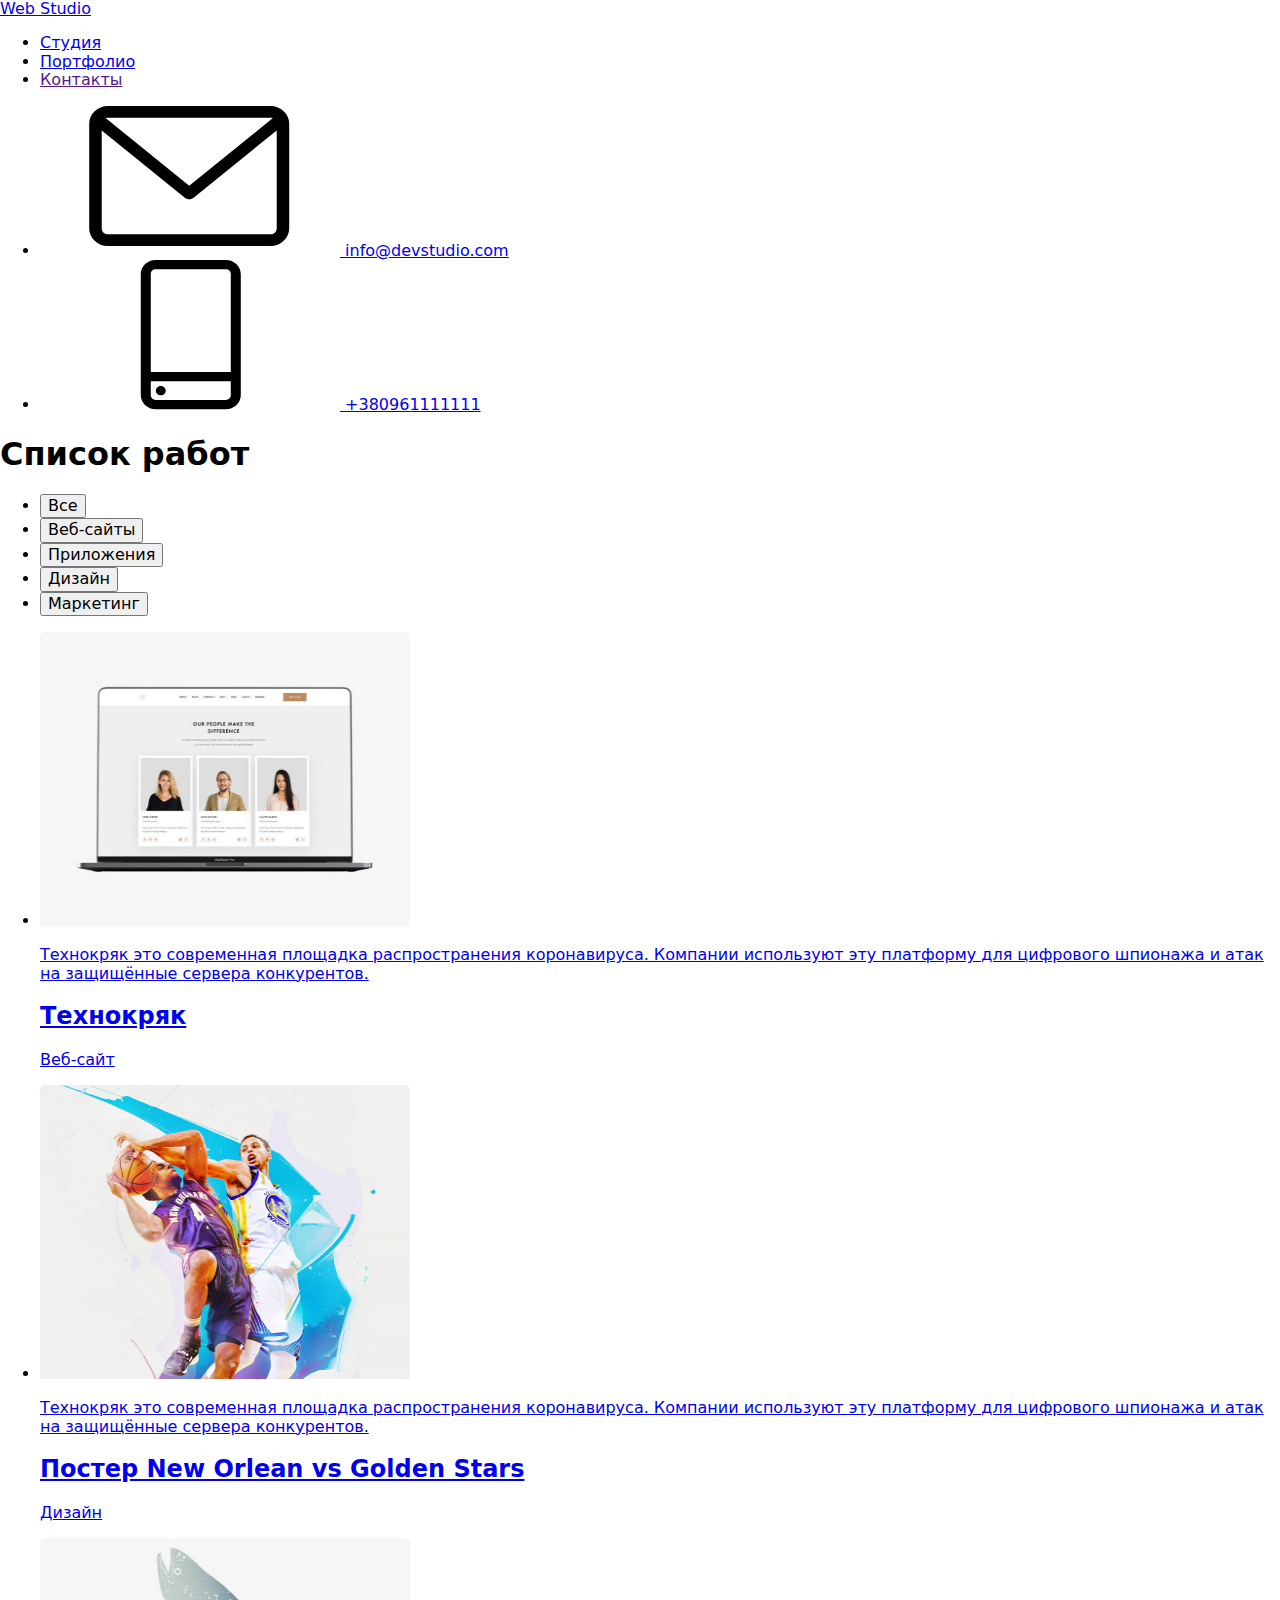
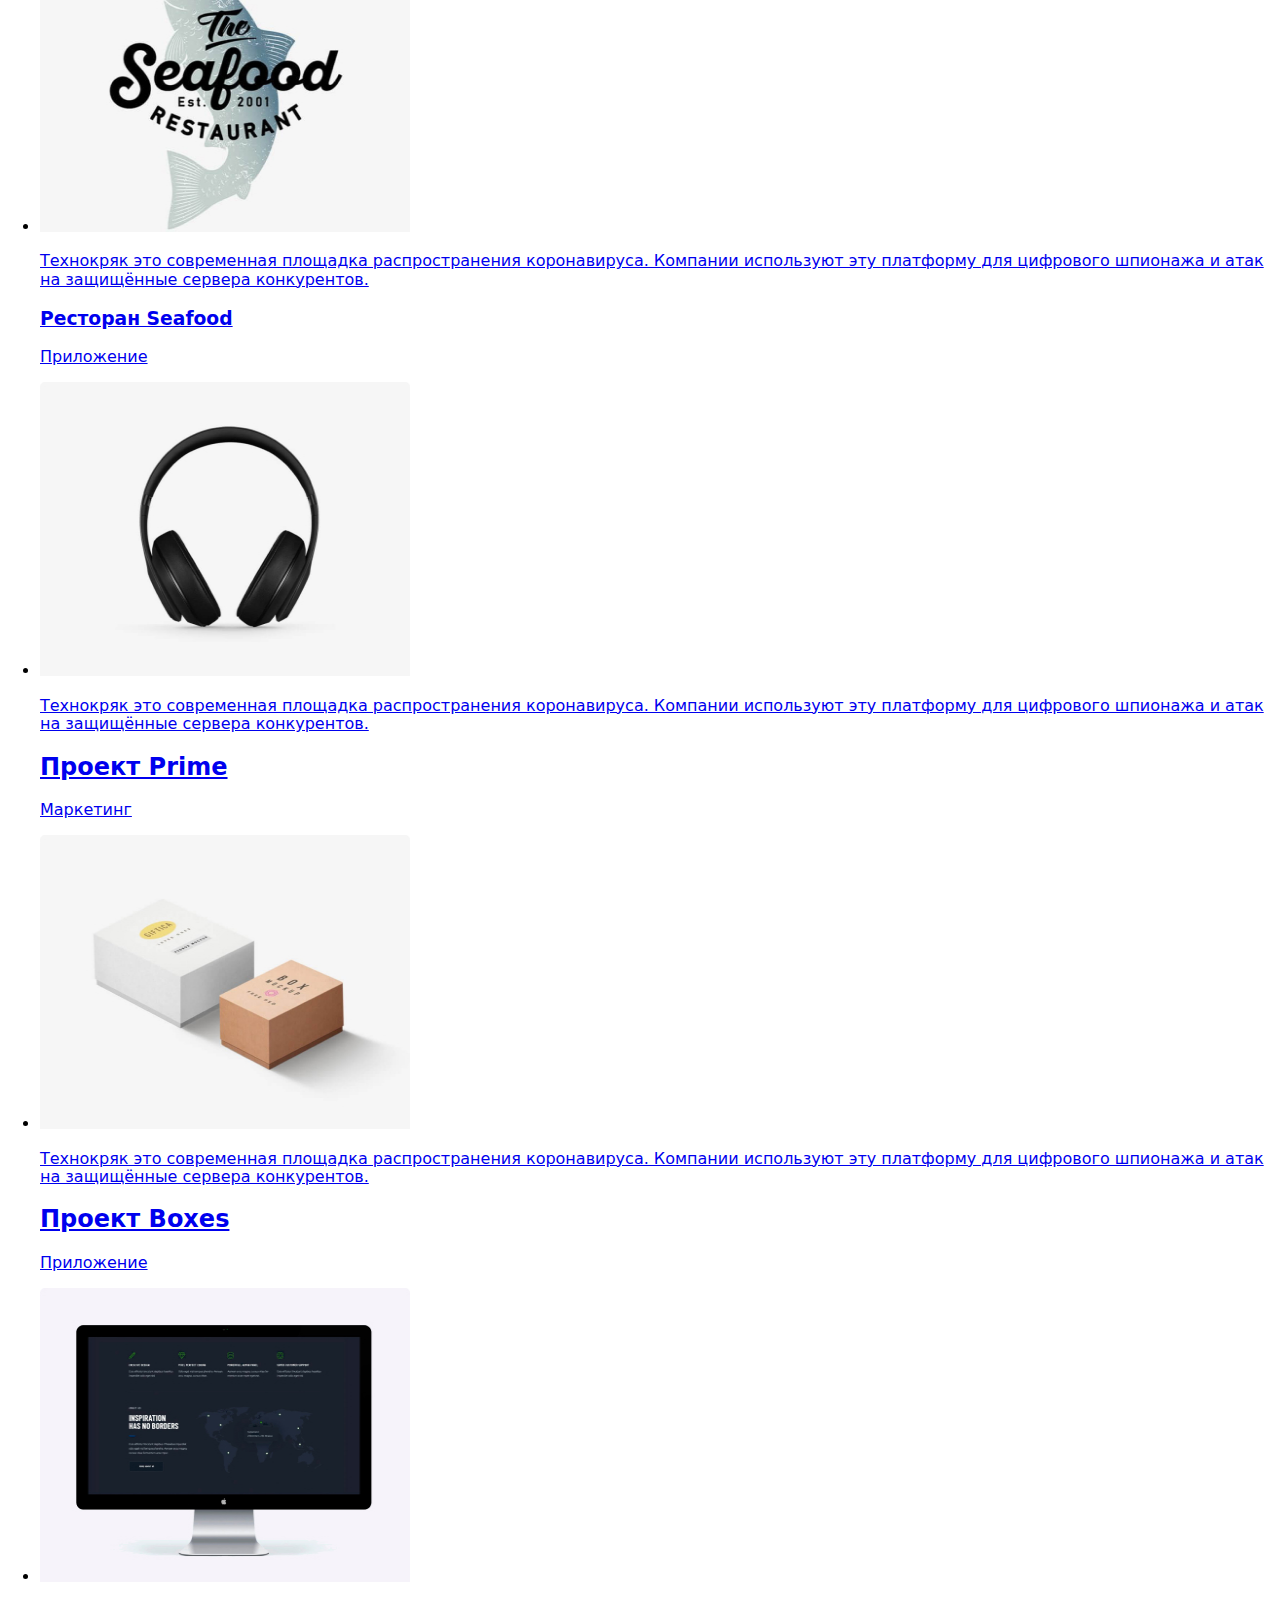
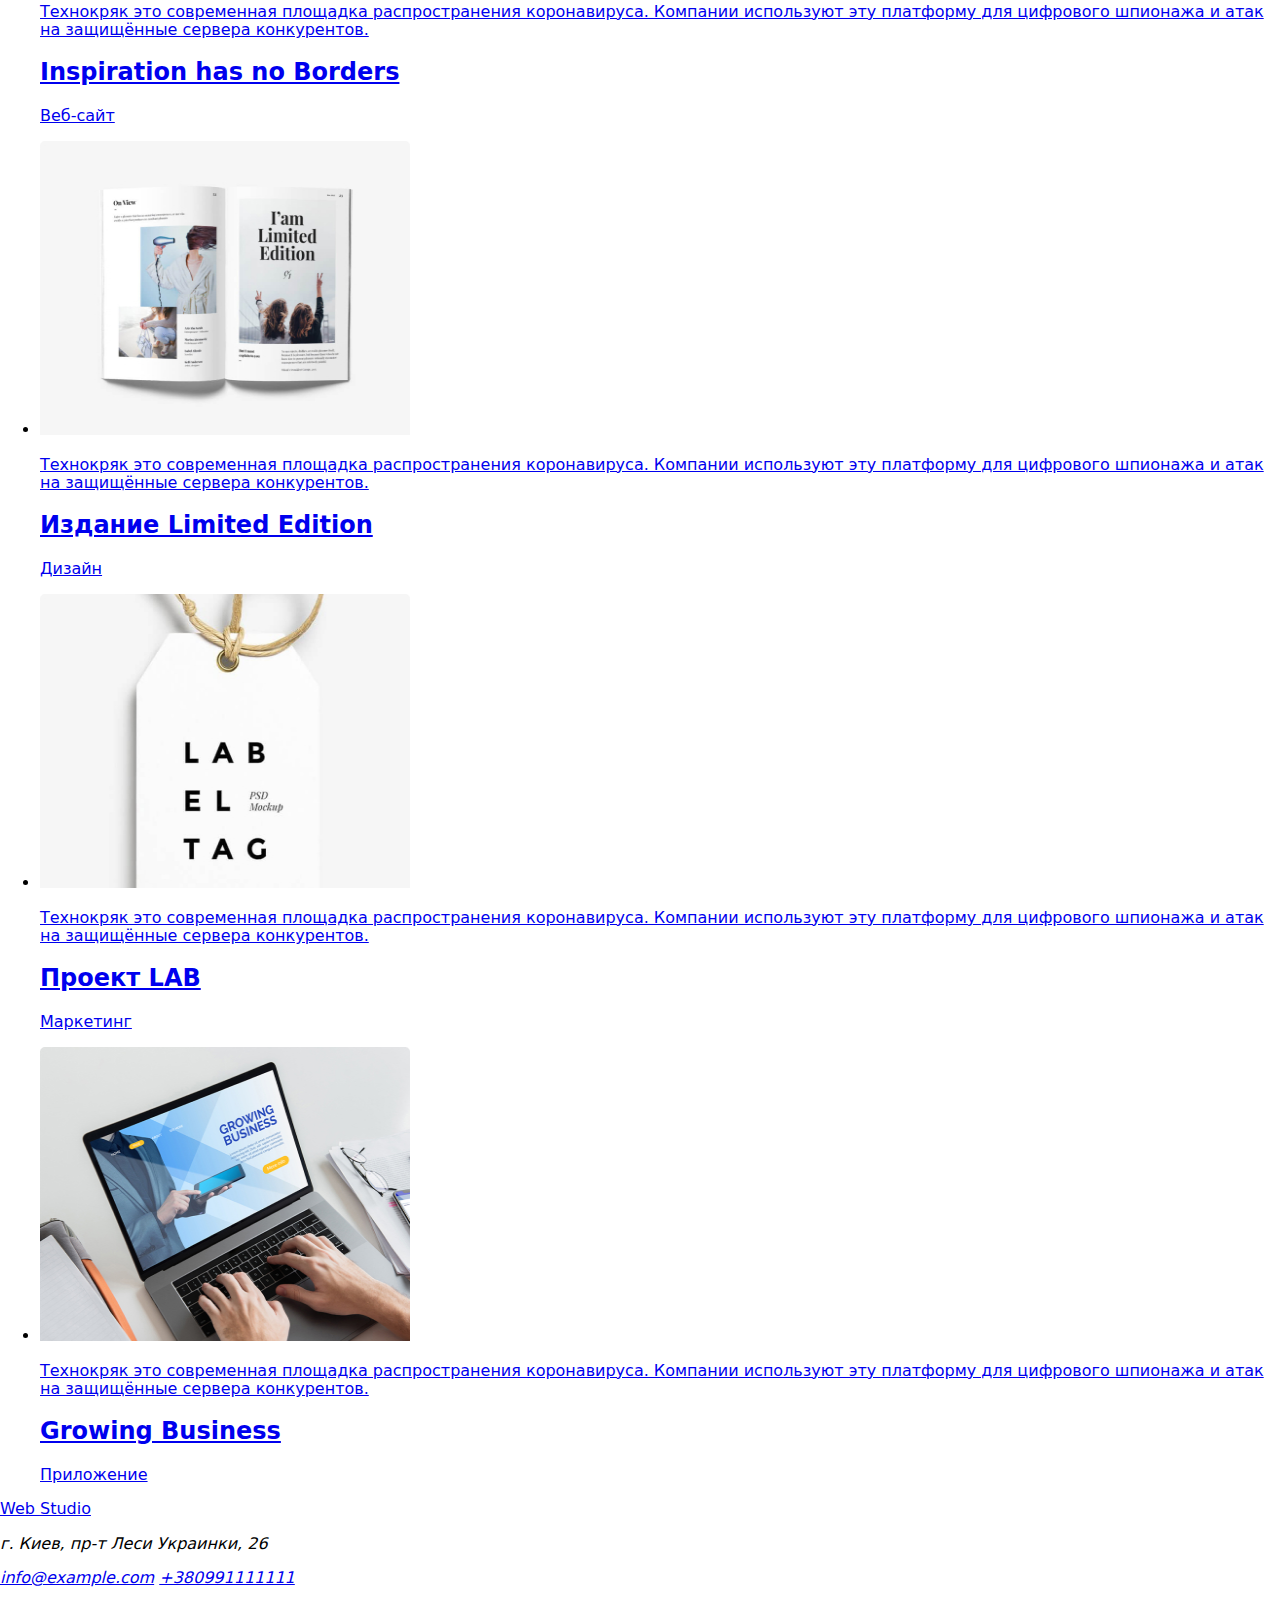
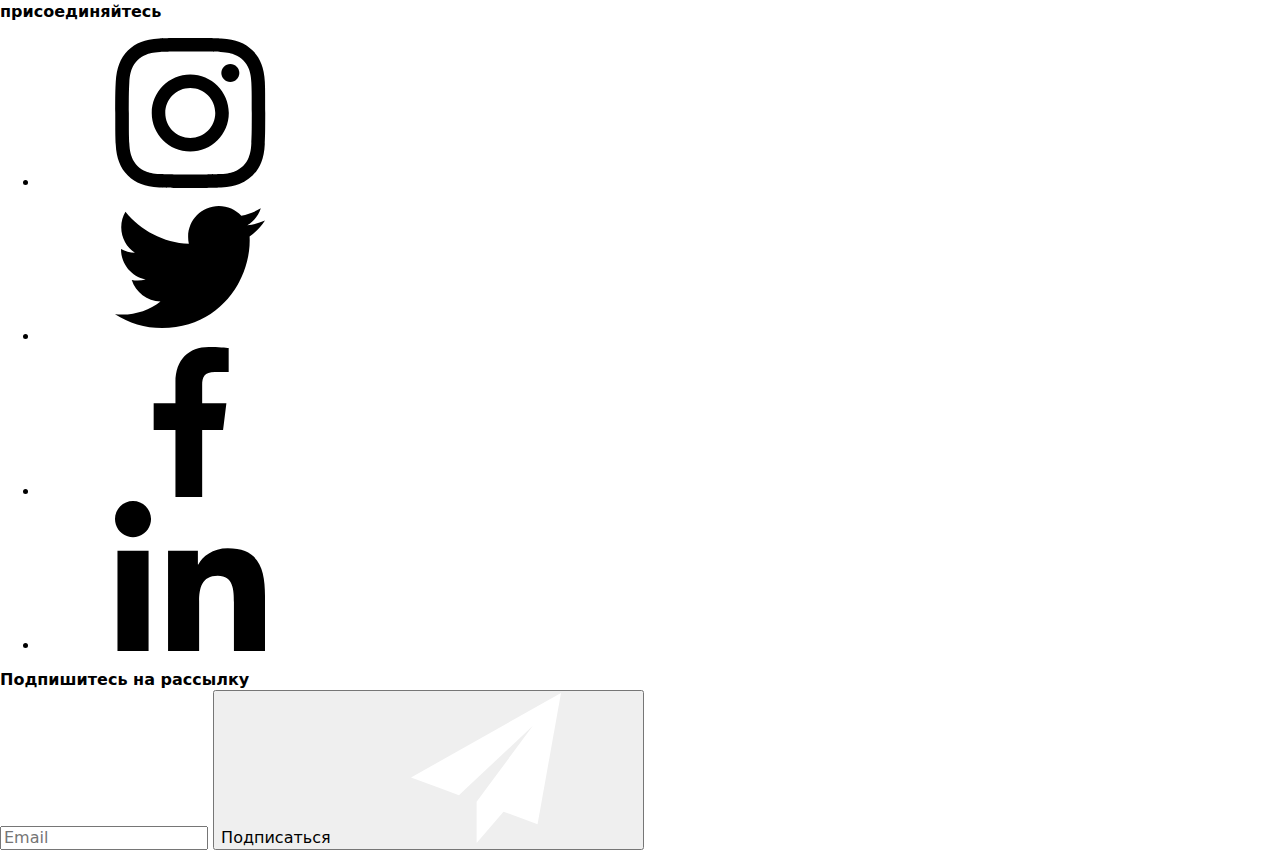
==== portfolio.html @ 102d6f79 "Додає розмітку для портфоліо" ====
<!DOCTYPE html>
<html lang="ru">
<head>
    <meta charset="UTF-8">
    <meta name="viewport" content="width=device-width, initial-scale=1.0">
    <title>Web-studio_1</title>
    <link href="https://fonts.googleapis.com/css2?family=Raleway:wght@400;700&family=Roboto:wght@400;500;700&display=swap" rel="stylesheet">
    <link rel="stylesheet" href="https://cdnjs.cloudflare.com/ajax/libs/modern-normalize/0.6.0/modern-normalize.min.css">
    <link rel="stylesheet" href="./css/main.min.css">
</head>
<body class="body">
    <!--Шапочка сайта-->
   <header class="page-header">
      <div class="container main-nav">
       <nav class="main-nav">
         <a href="./index.html" class="logo">
           Web <span class="logo-second">Studio</span>
         </a>

         <ul class="site-nav list">
            <li class="item"><a href="./index.html" class="link">Студия</a></li>
            <li class="item"><a href="./portfolio.html" class="link-curret">Портфолио</a></li>
            <li class="item"><a href="" class="link">Контакты</a></li>
         </ul>
        </nav>

        <ul class="auth-nav list">
            <li class="item"><a href="mailto:info@devstudio.com" class="link">
             <svg class="icon-envelope"><use href="./images/symbol-defs.svg#icon-envelope"></use></svg>
                info@devstudio.com</a>
             </li>
             <li class="item"><a href="tel:+380961111111" class="link">
                 <svg class="icon-phone"><use href="./images/symbol-defs.svg#icon-smartphone"></use></svg>
                 +380961111111</a>
             </li>
         </ul>
   </header>
    </div>
   <main>
       <!--Секция-список работ-->

       <section class="section-portfolio">
         <div class="container">
           <h1 class="title">Список работ</h1> 
           <ul class="portfolio-list">
               <li class="item"> <button type="button" class="type">Все</button></li>
               <li class="item"><button type="button" class="type">Веб-сайты</button></li>
               <li class="item"><button type="button" class="type">Приложения</button></li>
               <li class="item"><button type="button" class="type">Дизайн</button></li>
               <li class="item"><button type="button" class="type">Маркетинг</button></li>
           </ul>
           
           <ul class="card-list">
               <li class="item"> <a href="#" class="link">
                   <div class="position-card">
                  <img class="img" src="./images/img7.jpg" alt="Картинка с людьми" 
                   width="370" 
                   height="294">
                    <p class="text-second">Технокряк это современная площадка распространения коронавируса. Компании используют эту платформу для цифрового шпионажа и атак на защищённые сервера конкурентов.</p>
                </div>
                   <div class="card-content">
                   <h2 class="title">Технокряк</h2>
                   <p class="text">Веб-сайт</p>
                 </div>
                  </a>
               </li>
               <li class="item"> <a href="#" class="link">
                   <div class="position-card"><img class="img" src="./images/img8.jpg" alt="Парни играют в баскетбол"
                   width="370" 
                   height="294">
                   <p class="text-second">Технокряк это современная площадка распространения коронавируса. Компании используют эту платформу для цифрового шпионажа и атак на защищённые сервера конкурентов.</p>
                </div>
                   <div class="card-content">
                   <h2 class="title">Постер New Orlean vs Golden Stars</h2>
                   <p class="text">Дизайн</p>
                 </div>
                   </a>
               </li>
               <li class="item"> <a href="#" class="link">
                   <div class="position-card"><img class="img" src="./images/img9.jpg" alt="Рыба"
                   width="370" 
                   height="294">
                <p class="text-second">Технокряк это современная площадка распространения коронавируса. Компании используют эту платформу для цифрового шпионажа и атак на защищённые сервера конкурентов.</p>
                </div>
                   <div class="card-content">
                   <h3 class="title">Ресторан Seafood</h3>
                   <p class="text">Приложение</p>
                   </div>
                  </a>
               </li>
               <li class="item"> <a href="#" class="link">
                   <div class="position-card"><img class="img" src="./images/img10.jpg" alt="Наушники"
                   width="370" 
                   height="294">
                   <p class="text-second">Технокряк это современная площадка распространения коронавируса. Компании используют эту платформу для цифрового шпионажа и атак на защищённые сервера конкурентов.</p>
                </div>
                   <div class="card-content">
                   <h2 class="title">Проект Prime</h2>
                   <p class="text">Маркетинг</p>
                  </div>
                   </a>
               </li>
               <li class="item"> <a href="#" class="link">
                   <div class="position-card"><img class="img" src="./images/img11.jpg" alt="Две коробки"
                   width="370" 
                   height="294">
                   <p class="text-second">Технокряк это современная площадка распространения коронавируса. Компании используют эту платформу для цифрового шпионажа и атак на защищённые сервера конкурентов.</p>
                </div>
                   <div class="card-content">
                   <h2 class="title">Проект Boxes</h2>
                   <p class="text">Приложение</p>
                   </div>
                   </a>
               </li>
               <li class="item"> <a href="#" class="link">
                   <div class="position-card"><img  class="img" src="./images/img12.jpg" alt="Монитор"
                   width="370" 
                   height="294">
                   <p class="text-second">Технокряк это современная площадка распространения коронавируса. Компании используют эту платформу для цифрового шпионажа и атак на защищённые сервера конкурентов.</p>
                </div>
                   <div class="card-content">
                   <h2 class="title">Inspiration has no Borders</h2>
                   <p class="text">Веб-сайт</p>
                   </div>
                   </a>
               </li>
               <li class="item"> <a href="#" class="link">
                   <div class="position-card"><img class="img" src="./images/img13.jpg" alt="Книга"
                   width="370" 
                   height="294">
                   <p class="text-second">Технокряк это современная площадка распространения коронавируса. Компании используют эту платформу для цифрового шпионажа и атак на защищённые сервера конкурентов.</p>
                </div>
                   <div class="card-content">
                   <h2 class="title">Издание Limited Edition</h2>
                   <p class="text">Дизайн</p>
                   </div>
                   </a>
               </li>
               <li class="item"> <a href="#" class="link">
                   <div class="position-card"><img class="img" src="./images/img14.jpg" alt="Бирка"
                   width="370" 
                   height="294">
                   <p class="text-second">Технокряк это современная площадка распространения коронавируса. Компании используют эту платформу для цифрового шпионажа и атак на защищённые сервера конкурентов.</p>
                   </div>
                   <div class="card-content">
                   <h2 class="title">Проект LAB</h2>
                   <p class="text">Маркетинг</p>
                </div>
                   </a>
                </li>
               <li class="item"> <a href="#" class="link">
                   <div class="position-card"><img class="img" src="./images/img15.jpg" alt="Ноутбук"
                   width="370" 
                   height="294">
                   <p class="text-second">Технокряк это современная площадка распространения коронавируса. Компании используют эту платформу для цифрового шпионажа и атак на защищённые сервера конкурентов.</p>
                </div>
                   <div class="card-content">
                   <h2 class="title">Growing Business</h2>
                   <p class="text">Приложение</p>
                </div>
                   </a>
               </li>
           </ul>
         </div>
       </section>
   </main>

 <!--Футер-->
 <footer class="page-footer" >
    <div class="page-footer container">  
   <div class="contact-info">
   <a href="./index.html" class="footer-logo">
       Web <span class="logo-accent">Studio</span> 
   </a>
   <address class="address-list">
       <p class="text"> г. Киев, пр-т Леси Украинки, 26 </p>
       <a href="mailto:info@example.com" class="link">info@example.com</a>
       <a href="tel:+380991111111" class="link">+380991111111</a>
   </address>
  </div>
     
  <div class="subscription-info">
   <p class="subscription-text">
       <strong>присоединяйтесь</strong> 
     </p>

     <ul class="social-network">
        <li class="item"><a href="" class="link" aria-label="Ссылка на Instagram"><svg class="social-icon"><use href="./images/symbol-defs.svg#icon-instagram"></use></svg></a></li>
        <li class="item"><a href="" class="link" aria-label="Ссылка на Twitter"><svg class="social-icon"><use href="./images/symbol-defs.svg#icon-twitter"></use></svg></a></li>
        <li class="item"><a href="" class="link" aria-label="Ссылка на Facebook"><svg class="social-icon"><use href="./images/symbol-defs.svg#icon-facebook"></use></svg></a></li>
        <li class="item"><a href="" class="link" aria-label="Ссылка на Linkedin"><svg class="social-icon"><use href="./images/symbol-defs.svg#icon-linkedin"></use></svg></a></li>
     </ul>
  </div>
  <div class="signature">
       
      <b class="text-signature">Подпишитесь на рассылку</b>
        
       <form class="form-signature">
        <input class="input-footer" type="text" name="email" id="email" placeholder="Email">
        <label class="label-footer" for="email"></label>
        <button class="button-fotter" type="submit">Подписаться <svg class="icon-send"><use href="./images/symbol-defs.svg#icon-icon-send"></use></svg></button>
      </form>
    </div>
 </div>

 </footer>
</body>
</html>
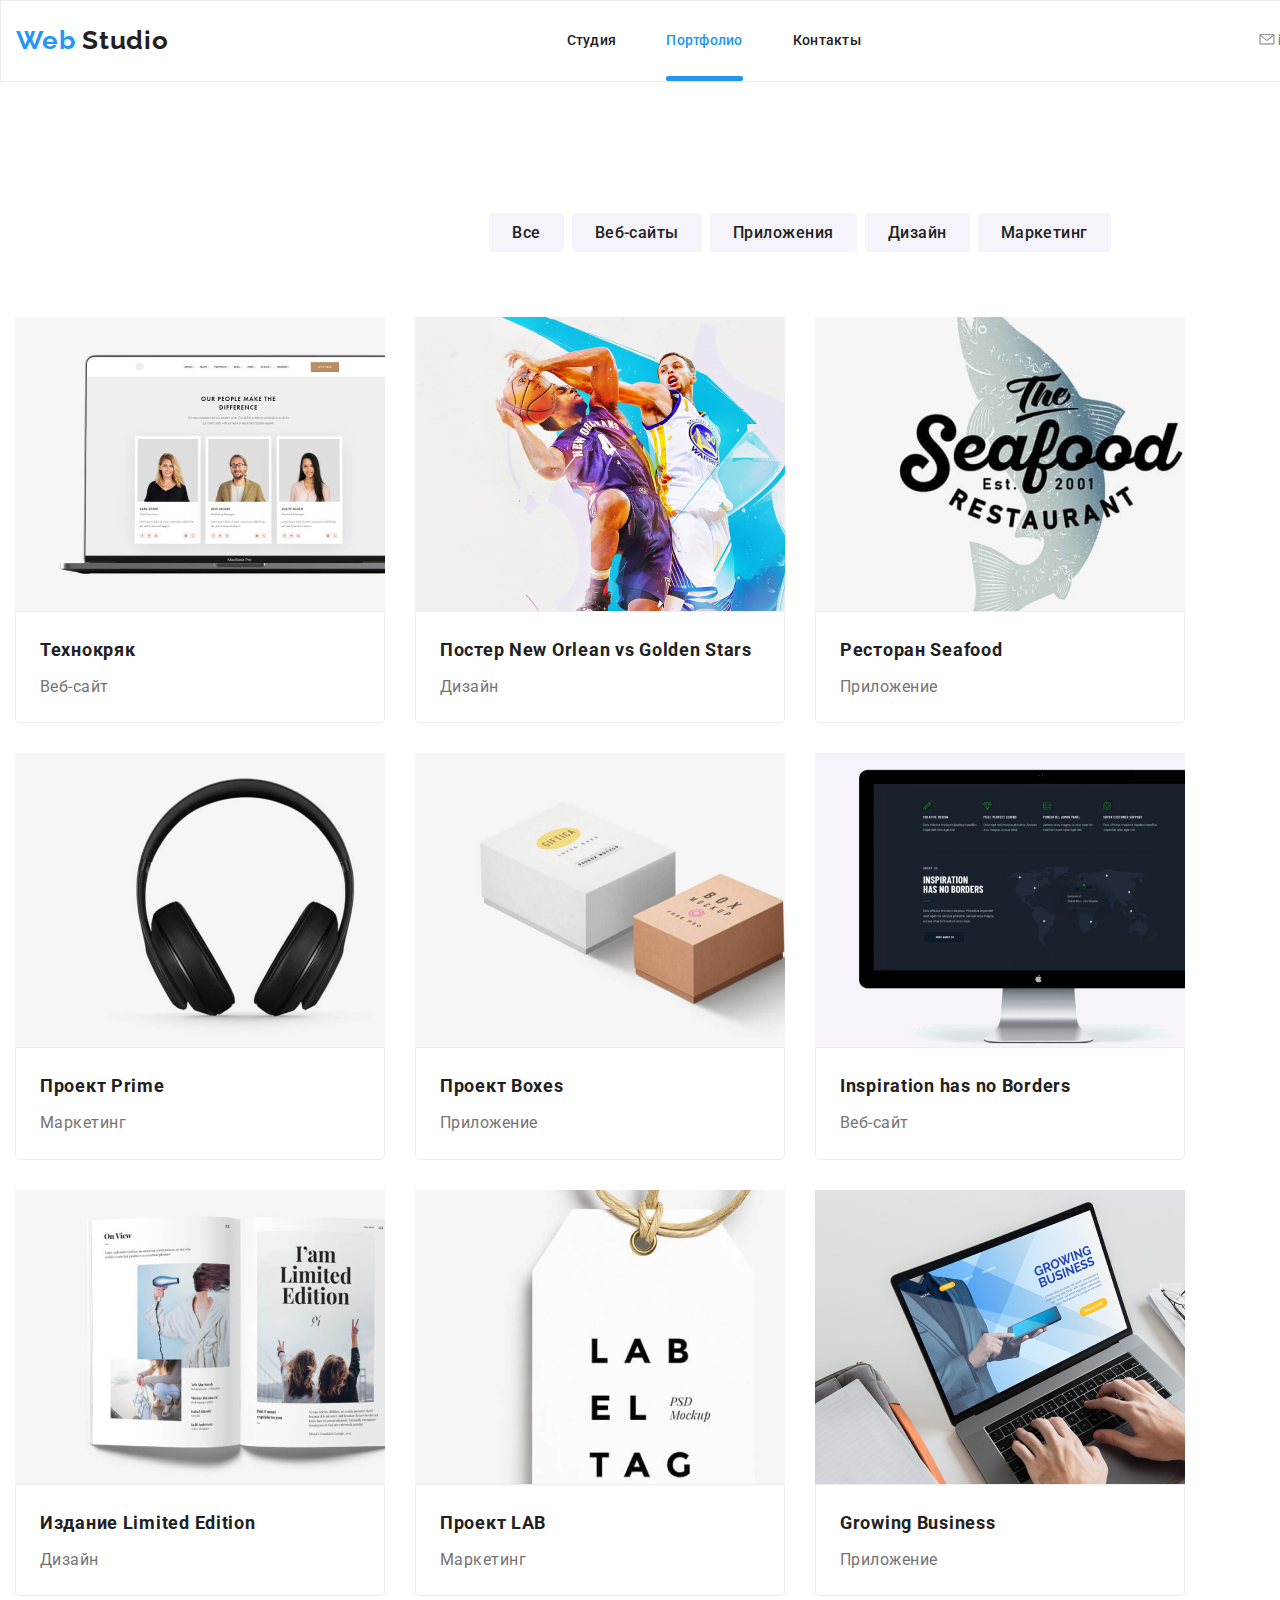
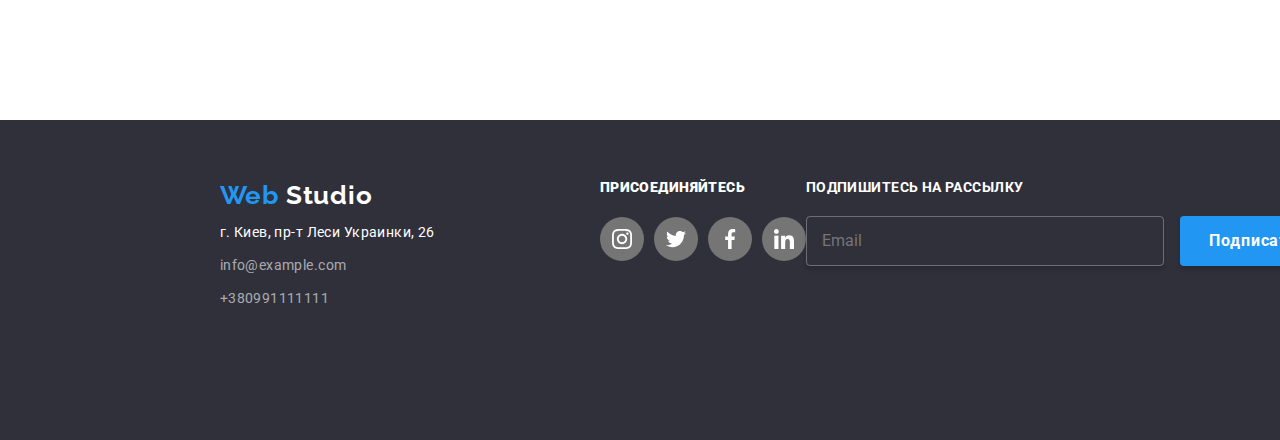
==== commit 1321eaa5: "Додає розмітку для портфоліо" ====
--- a/portfolio.html
+++ b/portfolio.html
@@ -10,32 +10,42 @@
 </head>
 <body class="body">
     <!--Шапочка сайта-->
-   <header class="page-header">
-      <div class="container main-nav">
-       <nav class="main-nav">
-         <a href="./index.html" class="logo">
-           Web <span class="logo-second">Studio</span>
-         </a>
-
-         <ul class="site-nav list">
-            <li class="item"><a href="./index.html" class="link">Студия</a></li>
-            <li class="item"><a href="./portfolio.html" class="link-curret">Портфолио</a></li>
-            <li class="item"><a href="" class="link">Контакты</a></li>
-         </ul>
-        </nav>
-
-        <ul class="auth-nav list">
-            <li class="item"><a href="mailto:info@devstudio.com" class="link">
-             <svg class="icon-envelope"><use href="./images/symbol-defs.svg#icon-envelope"></use></svg>
-                info@devstudio.com</a>
-             </li>
-             <li class="item"><a href="tel:+380961111111" class="link">
-                 <svg class="icon-phone"><use href="./images/symbol-defs.svg#icon-smartphone"></use></svg>
-                 +380961111111</a>
-             </li>
-         </ul>
-   </header>
-    </div>
+    <header class="page-header">
+        <div class="container main-nav">
+           <nav class="main-nav">
+              <a href="./index.html" class="logo">
+               Web <span class="logo-second">Studio</span> 
+              </a>
+              <button type="button" class="menu-button" data-menu-button>
+               <svg width="40px" height="40px" >
+                 <use class="icon-menu" href="./images/symbol-defs3.svg#icon-menu_40px"></use>
+                 <use class="icon-cross" href="./images/symbol-defs3.svg#icon-close_40px"></use>
+               </svg>
+              </button>
+              <div class="menu-container" data-menu>
+                 
+               <ul class="site-nav list">
+                  <li class="item"><a href="./index.html" class="link">Студия</a></li>
+                  <li class="item"><a href="./portfolio.html" class="link-curret">Портфолио</a></li>
+                  <li class="item"><a href="" class="link">Контакты</a></li>
+              </ul>
+                 
+                 
+                   <ul class="auth-nav list">
+                <li class="item"><a href="mailto:info@devstudio.com" class="link">
+                 <svg class="icon-envelope"><use href="./images/symbol-defs.svg#icon-envelope"></use></svg>
+                    info@devstudio.com</a>
+                 </li>
+                 <li class="item"><a href="tel:+380961111111" class="link">
+                     <svg class="icon-phone"><use href="./images/symbol-defs.svg#icon-smartphone"></use></svg>
+                     +380961111111</a>
+                 </li>
+             </ul>
+              </div>
+            </nav>
+        </div>
+    </header>
+  
    <main>
        <!--Секция-список работ-->
 
@@ -53,8 +63,9 @@
            <ul class="card-list">
                <li class="item"> <a href="#" class="link">
                    <div class="position-card">
-                  <img class="img" src="./images/img7.jpg" alt="Картинка с людьми" 
-                   width="370" 
+                  <img class="img" srcset="./images/portfolio1.jpg 1x, ./images/portfolio1x2.jpg 2x, ./images/portfolio1x3.jpg 3x" 
+                  src="./images/portfolio1.jpg" alt="Картинка с людьми" 
+                   width="450" 
                    height="294">
                     <p class="text-second">Технокряк это современная площадка распространения коронавируса. Компании используют эту платформу для цифрового шпионажа и атак на защищённые сервера конкурентов.</p>
                 </div>
@@ -65,8 +76,10 @@
                   </a>
                </li>
                <li class="item"> <a href="#" class="link">
-                   <div class="position-card"><img class="img" src="./images/img8.jpg" alt="Парни играют в баскетбол"
-                   width="370" 
+                   <div class="position-card"><img class="img" 
+                    srcset="./images/portfolio2.jpg 1x, ./images/portfolio2x2.jpg 2x, ./images/portfolio2x3.jpg 3x"
+                    src="./images/portfolio2.jpg" alt="Парни играют в баскетбол"
+                   width="450" 
                    height="294">
                    <p class="text-second">Технокряк это современная площадка распространения коронавируса. Компании используют эту платформу для цифрового шпионажа и атак на защищённые сервера конкурентов.</p>
                 </div>
@@ -77,8 +90,10 @@
                    </a>
                </li>
                <li class="item"> <a href="#" class="link">
-                   <div class="position-card"><img class="img" src="./images/img9.jpg" alt="Рыба"
-                   width="370" 
+                   <div class="position-card"><img class="img" 
+                    srcset="./images/portfolio3.jpg 1x, ./images/portfolio3x2.jpg 2x, ./images/portfolio3x3.jpg 3x"
+                    src="./images/portfolio3.jpg" alt="Рыба"
+                   width="450" 
                    height="294">
                 <p class="text-second">Технокряк это современная площадка распространения коронавируса. Компании используют эту платформу для цифрового шпионажа и атак на защищённые сервера конкурентов.</p>
                 </div>
@@ -89,8 +104,10 @@
                   </a>
                </li>
                <li class="item"> <a href="#" class="link">
-                   <div class="position-card"><img class="img" src="./images/img10.jpg" alt="Наушники"
-                   width="370" 
+                   <div class="position-card"><img class="img" 
+                    srcset="./images/portfolio4.jpg 1x, ./images/portfolio4x2.jpg 2x, ./images/portfolio4x3.jpg 3x"
+                    src="./images/portfolio4.jpg" alt="Наушники"
+                   width="450" 
                    height="294">
                    <p class="text-second">Технокряк это современная площадка распространения коронавируса. Компании используют эту платформу для цифрового шпионажа и атак на защищённые сервера конкурентов.</p>
                 </div>
@@ -101,8 +118,10 @@
                    </a>
                </li>
                <li class="item"> <a href="#" class="link">
-                   <div class="position-card"><img class="img" src="./images/img11.jpg" alt="Две коробки"
-                   width="370" 
+                   <div class="position-card"><img class="img" 
+                    srcset="./images/portfolio5.jpg 1x, ./images/portfolio5x2.jpg 2x, ./images/portfolio5x3.jpg 3x"
+                    src="./images/portfolio5.jpg" alt="Две коробки"
+                   width="450" 
                    height="294">
                    <p class="text-second">Технокряк это современная площадка распространения коронавируса. Компании используют эту платформу для цифрового шпионажа и атак на защищённые сервера конкурентов.</p>
                 </div>
@@ -113,8 +132,10 @@
                    </a>
                </li>
                <li class="item"> <a href="#" class="link">
-                   <div class="position-card"><img  class="img" src="./images/img12.jpg" alt="Монитор"
-                   width="370" 
+                   <div class="position-card"><img  class="img" 
+                    srcset="./images/portfolio6.jpg 1x, ./images/portfolio6x2.jpg 2x, ./images/portfolio6x3.jpg 3x"
+                    src="./images/portfolio6.jpg" alt="Монитор"
+                   width="450" 
                    height="294">
                    <p class="text-second">Технокряк это современная площадка распространения коронавируса. Компании используют эту платформу для цифрового шпионажа и атак на защищённые сервера конкурентов.</p>
                 </div>
@@ -125,8 +146,10 @@
                    </a>
                </li>
                <li class="item"> <a href="#" class="link">
-                   <div class="position-card"><img class="img" src="./images/img13.jpg" alt="Книга"
-                   width="370" 
+                   <div class="position-card"><img class="img" 
+                    srcset="./images/portfolio7.jpg 1x, ./images/portfolio7x2.jpg 2x, ./images/portfolio7x3.jpg 3x"
+                    src="./images/portfolio7.jpg" alt="Книга"
+                   width="450" 
                    height="294">
                    <p class="text-second">Технокряк это современная площадка распространения коронавируса. Компании используют эту платформу для цифрового шпионажа и атак на защищённые сервера конкурентов.</p>
                 </div>
@@ -137,8 +160,10 @@
                    </a>
                </li>
                <li class="item"> <a href="#" class="link">
-                   <div class="position-card"><img class="img" src="./images/img14.jpg" alt="Бирка"
-                   width="370" 
+                   <div class="position-card"><img class="img" 
+                    srcset="./images/portfolio8.jpg 1x, ./images/portfolio8x2.jpg 2x, ./images/portfolio8x3.jpg 3x"
+                    src="./images/portfolio8.jpg" alt="Бирка"
+                   width="450" 
                    height="294">
                    <p class="text-second">Технокряк это современная площадка распространения коронавируса. Компании используют эту платформу для цифрового шпионажа и атак на защищённые сервера конкурентов.</p>
                    </div>
@@ -149,8 +174,10 @@
                    </a>
                 </li>
                <li class="item"> <a href="#" class="link">
-                   <div class="position-card"><img class="img" src="./images/img15.jpg" alt="Ноутбук"
-                   width="370" 
+                   <div class="position-card"><img class="img" 
+                    srcset="./images/portfolio9.jpg 1x, ./images/portfolio9x2.jpg 2x, ./images/portfolio9x3.jpg 3x"
+                    src="./images/portfolio9.jpg" alt="Ноутбук"
+                   width="450" 
                    height="294">
                    <p class="text-second">Технокряк это современная площадка распространения коронавируса. Компании используют эту платформу для цифрового шпионажа и атак на защищённые сервера конкурентов.</p>
                 </div>
--- a/css/main.min.css
+++ b/css/main.min.css
@@ -0,0 +1,2 @@
+html{-webkit-box-sizing:border-box;box-sizing:border-box}*,*::before,*::after{-webkit-box-sizing:inherit;box-sizing:inherit}ul{padding:0;margin:0;list-style:none}.img{display:block}.container{margin-left:auto;margin-right:auto;padding-left:15px;padding-right:15px}@media screen and (min-width: 480px){.container{width:480px}}@media screen and (min-width: 768px){.container{width:768px}}@media screen and (min-width: 1200px){.container{width:1600px}}.body{background-color:#fff;color:#757575;font-family:Roboto, sans-serif}.logo{color:#2196F3;font-family:Raleway;font-weight:700;font-size:24px;line-height:1,16;letter-spacing:0.03em;text-decoration:none}@media screen and (min-width: 1200px){.logo{font-size:26px;line-height:1.2}}.logo-second{color:#212121}.main-nav{-webkit-box-align:center;-ms-flex-align:center;align-items:center;-ms-flex-preferred-size:100%;flex-basis:100%}@media screen and (min-width: 768px){.main-nav{display:-webkit-box;display:-ms-flexbox;display:flex}}.page-header{background-color:#fff;border:1px solid #ECECEC;position:relative}.site-nav{display:-webkit-box;display:-ms-flexbox;display:flex;-webkit-box-orient:vertical;-webkit-box-direction:normal;-ms-flex-direction:column;flex-direction:column;-webkit-box-align:center;-ms-flex-align:center;align-items:center;margin-bottom:60px}@media screen and (min-width: 768px){.site-nav{-webkit-box-orient:horizontal;-webkit-box-direction:normal;-ms-flex-direction:row;flex-direction:row;margin-bottom:0;padding-bottom:0;margin-left:auto}}.site-nav .link{display:block;color:#212121;font-weight:500;font-size:14px;line-height:1.14;letter-spacing:0.02em;text-decoration:none;padding-top:32px;padding-bottom:32px;-webkit-transition:250ms cubic-bezier(0.4, 0, 0.2, 1);transition:250ms cubic-bezier(0.4, 0, 0.2, 1)}.site-nav .link-curret{position:relative;display:block;padding-top:32px;padding-bottom:32px;font-weight:500;font-size:14px;line-height:1.14;letter-spacing:0.02em;text-decoration:none;color:#2196F3}.site-nav .link:hover,.site-nav .link:focus{color:#2196F3}.site-nav .link-curret::after{content:"";position:absolute;left:0;bottom:0;display:block;width:100%;height:5px;background-color:#2196F3;border-radius:2px}.site-nav .item:not(:last-child){margin-bottom:40px}@media screen and (min-width: 768px){.site-nav .item:not(:last-child){margin-bottom:0px;margin-right:50px}}.auth-nav{display:-webkit-box;display:-ms-flexbox;display:flex;-webkit-box-orient:vertical;-webkit-box-direction:normal;-ms-flex-direction:column;flex-direction:column;text-align:center}@media screen and (min-width: 768px){.auth-nav{-webkit-box-align:start;-ms-flex-align:start;align-items:flex-start;margin-left:auto}}@media screen and (min-width: 1200px){.auth-nav{-webkit-box-orient:horizontal;-webkit-box-direction:normal;-ms-flex-direction:row;flex-direction:row;margin-left:auto}.auth-nav .item:not(:last-child){margin-right:50px}}.auth-nav .link{color:#757575;font-weight:500;font-size:14px;line-height:1.14;letter-spacing:0.02em;text-decoration:none;margin-bottom:8px;-webkit-transition:250ms cubic-bezier(0.4, 0, 0.2, 1);transition:250ms cubic-bezier(0.4, 0, 0.2, 1)}.auth-nav .link:hover{color:#2196F3}.icon-envelope{width:16px;height:11.2px;fill:currentColor}.icon-envelope:hover{fill:var(--accent-color)}.icon-phone{width:10px;height:14.94px;fill:currentColor}.icon-phone:hover{fill:#2196F3}.menu-button{display:-webkit-inline-box;display:-ms-inline-flexbox;display:inline-flex;margin:0;padding:0;border:none;background-color:transparent}.menu-button:hover,.menu-button:focus{fill:#2196F3}@media screen and (min-width: 768px){.menu-button{display:none}}.menu-button .icon-cross{display:none}.menu-button.is-open .icon-cross{display:block}.menu-button.is-open .icon-menu{display:none}.menu-container{background-color:#fff}@media screen and (max-width: 767px){.menu-container{display:none;position:absolute;top:100%;left:0;width:100%;z-index:1;border-top:1px solid #fff;padding-top:60px;padding-bottom:60px}.menu-container.is-open{display:block}}@media screen and (min-width: 768px){.menu-container{display:-webkit-box;display:-ms-flexbox;display:flex;-webkit-box-align:center;-ms-flex-align:center;align-items:center;-webkit-box-pack:justify;-ms-flex-pack:justify;justify-content:space-between;-webkit-box-flex:1;-ms-flex-positive:1;flex-grow:1}}.hero{text-align:center;max-width:1600px;height:600px;margin-left:auto;margin-right:auto;background-image:-webkit-gradient(linear, left top, right top, from(rgba(47,48,58,0.8)), to(rgba(47,48,58,0.8))),url(../images/header-img.jpg);background-image:linear-gradient(to right, rgba(47,48,58,0.8), rgba(47,48,58,0.8)),url(../images/header-img.jpg);background-repeat:no-repeat;background-size:cover;background-position:center;background-color:#757575}.hero-title{color:#fff;margin-top:0px;margin-bottom:0;padding-top:200px;padding-bottom:30px;font-weight:900;font-size:44px;line-height:1.4;text-align:center;letter-spacing:0.06em;text-transform:uppercase}.button{color:#fff;background-color:#2196F3;border-radius:4px;padding:10px 32px;min-width:200px;border:1px solid transparent;font-family:inherit;text-align:center;text-decoration:none}.button .primary{color:#fff;background-color:#2196F3;-webkit-transition:250ms cubic-bezier(0.4, 0, 0.2, 1);transition:250ms cubic-bezier(0.4, 0, 0.2, 1)}.backdrop{position:fixed;top:0;left:0;width:100%;height:100%;background:rgba(0,0,0,0.2);z-index:1;-webkit-transition:250ms cubic-bezier(0.4, 0, 0.2, 1);transition:250ms cubic-bezier(0.4, 0, 0.2, 1)}.backdrop.is-hidden{opacity:0;pointer-events:none}.modal{position:absolute;top:50%;left:50%;-webkit-transform:translate(-50%, -50%);transform:translate(-50%, -50%);max-width:450px;width:100%;background-color:#fff;padding:0;-webkit-box-shadow:0px 2px 1px rgba(0,0,0,0.2),0px 1px 1px rgba(0,0,0,0.14),0px 1px 3px rgba(0,0,0,0.12);box-shadow:0px 2px 1px rgba(0,0,0,0.2),0px 1px 1px rgba(0,0,0,0.14),0px 1px 3px rgba(0,0,0,0.12);border-radius:4px}@media screen and (min-width: 768px){.modal{position:absolute;top:50%;left:50%;-webkit-transform:translate(-50%, -50%);transform:translate(-50%, -50%)}}@media screen and (min-width: 1200px){.modal{position:absolute;top:50%;left:50%;max-width:528px;width:100%;-webkit-transform:translate(-50%, -50%);transform:translate(-50%, -50%)}}.form{position:relative;margin-left:auto;margin-right:auto;padding:40px 40px}.form-field{position:relative;display:block}.form-input{width:100%;margin:0;margin-bottom:28px;padding:12px 18px 12px 42px;border:1px solid rgba(33,33,33,0.2);border-radius:4px}.form-label{position:absolute;margin:0;top:30%;left:48px;-webkit-transform:translateY(-30%);transform:translateY(-30%);-webkit-transition:-webkit-transform 250ms linear;transition:-webkit-transform 250ms linear;transition:transform 250ms linear;transition:transform 250ms linear, -webkit-transform 250ms linear;font-size:14px;line-height:1.14;letter-spacing:0.01em;-webkit-transition:250ms cubic-bezier(0.4, 0, 0.2, 1);transition:250ms cubic-bezier(0.4, 0, 0.2, 1)}.form-input:focus+.form-label,.form-input:not(:placeholder-shown)+.form-label{color:#2196F3;-webkit-transform:translate(-30px, -43px);transform:translate(-30px, -43px)}.form-input:focus ~ .form-icon{fill:#2196F3}.form-icon{position:absolute;top:30%;left:19px;-webkit-transform:translateY(-30%);transform:translateY(-30%);display:inline-block;width:18px;height:18px;-webkit-transition:250ms cubic-bezier(0.4, 0, 0.2, 1);transition:250ms cubic-bezier(0.4, 0, 0.2, 1)}.form-coment{display:block;position:relative;-webkit-box-align:center;-ms-flex-align:center;align-items:center}.form-textarea{width:100%;margin-bottom:20px;padding:12px 16px;border:1px solid rgba(33,33,33,0.2);border-radius:4px}.form-textarea:focus+.coment-text,.form-textarea:not(:placeholder-shown)+.coment-text{color:#2196F3;-webkit-transform:translate(-10px, -38px);transform:translate(-10px, -38px)}textarea{resize:none}.coment-text{position:absolute;top:10%;left:16px;-webkit-transform:translateY(-10%);transform:translateY(-10%);-webkit-transition:-webkit-transform 250ms linear;transition:-webkit-transform 250ms linear;transition:transform 250ms linear;transition:transform 250ms linear, -webkit-transform 250ms linear;-webkit-transition:250ms cubic-bezier(0.4, 0, 0.2, 1);transition:250ms cubic-bezier(0.4, 0, 0.2, 1)}.form-text{margin-bottom:30px;font-size:20px;line-height:1.15;letter-spacing:0.03em;text-align:center;color:#212121}.form-checkbox{position:absolute;width:1px;height:1px;margin:-1px;border:0;padding:0;clip:rect(0 0 0 0);overflow:hidden}.checkbox{display:-webkit-box;display:-ms-flexbox;display:flex;-webkit-box-align:center;-ms-flex-align:center;align-items:center;font-size:12px;line-height:1.16}@media screen and (min-width: 1200px){.checkbox{font-size:14px;line-height:1.71}}.checkbox-icon{display:inline-block;width:15px;height:15px;margin-right:8px;border:1px solid #212121;border-radius:2px;-webkit-transition:250ms cubic-bezier(0.4, 0, 0.2, 1);transition:250ms cubic-bezier(0.4, 0, 0.2, 1)}.form-checkbox:checked ~ .checkbox-icon{background-color:#2196F3;background-image:url(../images/check.svg);background-size:contain;background-origin:border-box;border-color:#2196F3}.form-agreement{margin:0;font-size:14px;line-height:1.14;letter-spacing:0.01em}.button-submit{margin-top:30px;padding:10px 55px;background-color:#2196F3;color:#fff;-webkit-box-shadow:0px 4px 4px rgba(0,0,0,0.15);box-shadow:0px 4px 4px rgba(0,0,0,0.15);border-radius:4px;border:#2196F3}.button-close{position:absolute;top:8px;right:8px;padding:0;border:none;width:30px;height:30px;border-radius:50%;background-color:#fff;cursor:pointer;border:1px solid rgba(0,0,0,0.1);-webkit-transition:250ms cubic-bezier(0.4, 0, 0.2, 1);transition:250ms cubic-bezier(0.4, 0, 0.2, 1)}.icon-close{width:11px;height:11px;-webkit-transition:250ms cubic-bezier(0.4, 0, 0.2, 1);transition:250ms cubic-bezier(0.4, 0, 0.2, 1)}.icon-close:hover{fill:#2196F3}.section{padding-top:60px;padding-bottom:60px}@media screen and (min-width: 1600px){.section{padding-top:94px;padding-bottom:94px}}.section-title{color:#212121;margin-top:0;margin-bottom:50px;font-weight:700;font-size:36px;line-height:1.16;text-align:center;letter-spacing:0.03em}.section-description .title{color:#fff}@media screen and (min-width: 768px){.description-list{display:-webkit-box;display:-ms-flexbox;display:flex;-ms-flex-wrap:wrap;flex-wrap:wrap}}.description-list .item{width:450px}@media screen and (min-width: 768px){.description-list .item{width:354px}}@media screen and (min-width: 1200px){.description-list .item{width:270px}}@media screen and (min-width: 1200px){.description-list .item:not(:last-child){margin-right:30px}}@media screen and (max-width: 767px){.description-list .item:not(:last-child){margin-bottom:30px}}@media screen and (max-width: 1199px){.description-list .item:nth-child(2n+1){margin-right:30px}.description-list .item:nth-child(-n+2){margin-bottom:30px}}.description-list .title{color:#212121;text-align:center;margin-top:0;margin-bottom:10px;font-weight:700;font-size:14px;line-height:1.14;letter-spacing:0.03em;text-transform:uppercase}@media screen and (min-width: 768px){.description-list .title{text-align:left}}.description-list p{margin-top:0;margin-bottom:0}.description-list .text{font-weight:400;font-size:14px;line-height:1.71;letter-spacing:0.03em}.icon-background{display:-webkit-box;display:-ms-flexbox;display:flex;-webkit-box-pack:center;-ms-flex-pack:center;justify-content:center;-webkit-box-align:center;-ms-flex-align:center;align-items:center;padding-top:25px;padding-bottom:25px;margin-bottom:30px;background-color:#F5F4FA;border-radius:4px}.icon{width:70px;height:70px}@media screen and (max-width: 1199px){.work{display:none}}.work-list{display:-webkit-box;display:-ms-flexbox;display:flex}.work-list .item{position:relative;width:370px}.work-list .item:not(:last-child){margin-right:30px}.work-list .title{color:#fff;margin-top:0;margin-bottom:0;padding-top:27px;padding-bottom:27px;background:rgba(47,48,58,0.8);font-weight:700;font-size:14px;line-height:1.14;text-align:center;letter-spacing:0.03em;text-transform:uppercase;position:absolute;bottom:0;left:0;right:0}.work-list .link{display:block;text-decoration:none}.team{background-color:#F5F4FA}@media screen and (min-width: 768px){.team-list{display:-webkit-box;display:-ms-flexbox;display:flex;-ms-flex-wrap:wrap;flex-wrap:wrap}}@media screen and (min-width: 1200px){.team-list{-ms-flex-wrap:nowrap;flex-wrap:nowrap}}.team-list .item{width:450px}@media screen and (min-width: 768px){.team-list .item{width:354px}}@media screen and (min-width: 1200px){.team-list .item{width:270px}}@media screen and (min-width: 1200px){.team-list .item:not(:last-child){margin-right:30px}}@media screen and (max-width: 767px){.team-list .item:not(:last-child){margin-bottom:30px}}@media screen and (max-width: 1199px){.team-list .item:nth-child(2n+1){margin-right:30px}.team-list .item:nth-child(-n+2){margin-bottom:30px}}.team-list .title{color:#212121;margin-top:0px;margin-bottom:10px;font-weight:500;font-size:16px;line-height:1.19;text-align:center;letter-spacing:0.03em}.team-list .text{margin-top:0;margin-bottom:16px;font-weight:400;font-size:16px;line-height:1.19;text-align:center;letter-spacing:0.03em}.chain-list{display:-webkit-box;display:-ms-flexbox;display:flex;text-align:center}.chain-list .item:not(:last-child){margin-right:10px}.chain-list .link{display:-webkit-box;display:-ms-flexbox;display:flex;-webkit-box-pack:center;-ms-flex-pack:center;justify-content:center;-webkit-box-align:center;-ms-flex-align:center;align-items:center;color:#afb1b8;text-decoration:none;border-radius:50%;width:44px;height:44px;-webkit-transition:250ms cubic-bezier(0.4, 0, 0.2, 1);transition:250ms cubic-bezier(0.4, 0, 0.2, 1)}.chain-list .link:hover,.chain-list .link:focus{color:#fff;background-color:#2196F3}.chain-icon{width:20px;height:20px;fill:currentColor}.chain-icon:hover{fill:#fff}.card{-webkit-box-shadow:0px 2px 1px rgba(0,0,0,0.2),0px 1px 1px rgba(0,0,0,0.14),0px 1px 3px rgba(0,0,0,0.12);box-shadow:0px 2px 1px rgba(0,0,0,0.2),0px 1px 1px rgba(0,0,0,0.14),0px 1px 3px rgba(0,0,0,0.12)}.card-team{padding-top:30px;padding-bottom:24px;padding-left:32px;padding-right:32px;background:#FFFFFF}.clients-list{margin-right:-30px;display:-webkit-box;display:-ms-flexbox;display:flex;-ms-flex-wrap:wrap;flex-wrap:wrap}@media screen and (min-width: 1200px){.clients-list{-ms-flex-wrap:nowrap;flex-wrap:nowrap}}@media screen and (max-width: 1199px){.clients-list .item:nth-child(-n+3){margin-bottom:30px}.clients-list .item{width:calc(100 - 6 * 30px)/6;margin-right:30px}}@media screen and (max-width: 767px){.clients-list .item:not(:last-child){margin-bottom:30px}.clients-list .item:nth-child(2n+1){margin-right:30px}}@media screen and (min-width: 1200px){.clients-list .item:not(:last-child){margin-right:30px}}.clients-list .link{display:-webkit-box;display:-ms-flexbox;display:flex;-webkit-box-pack:center;-ms-flex-pack:center;justify-content:center;-webkit-box-align:center;-ms-flex-align:center;align-items:center;color:#AFB1B8;width:210px;height:90px;border:1px solid #AFB1B8;border-radius:4px;background-color:#fff;-webkit-transition:250ms cubic-bezier(0.4, 0, 0.2, 1);transition:250ms cubic-bezier(0.4, 0, 0.2, 1)}@media screen and (min-width: 768px){.clients-list .link{width:226px}}@media screen and (min-width: 1200px){.clients-list .link{width:170px}}.clients-list .link:hover,.clients-list .link:focus{color:#2196F3;background-color:#fff;border:1px solid #2196F3}.clients-icon{fill:currentColor}.clients-icon:hover{fill:#2196F3}.page-footer{background-color:#2F303A}.page-footer .container{padding-top:60px;padding-bottom:60px;-webkit-box-pack:justify;-ms-flex-pack:justify;justify-content:space-between}@media screen and (min-width: 768px){.page-footer .container{display:-webkit-box;display:-ms-flexbox;display:flex;-ms-flex-wrap:wrap;flex-wrap:wrap;-webkit-box-pack:center;-ms-flex-pack:center;justify-content:center}}@media screen and (max-width: 1199px){.page-footer .container{text-align:center}}@media screen and (min-width: 480px){.contact-info{margin-bottom:60px}}@media screen and (min-width: 768px){.contact-info{margin-right:165px}}.footer-logo{color:#2196F3;font-family:Raleway;font-weight:700;font-size:26px;line-height:1.2;letter-spacing:0.03em;text-decoration:none}.logo-accent{color:#fff}.address-list{display:-webkit-box;display:-ms-flexbox;display:flex;-webkit-box-orient:vertical;-webkit-box-direction:normal;-ms-flex-direction:column;flex-direction:column}.address-list .text{margin-top:10px;margin-bottom:9px;color:#fff;font-style:normal;font-weight:400;font-size:14px;line-height:1.71;letter-spacing:0.03em}.address-list .link{display:block;margin-top:0;margin-bottom:9px;color:rgba(255,255,255,0.6);font-style:normal;font-weight:400;font-size:14px;line-height:1.71;letter-spacing:0.03em;text-decoration:none}@media screen and (min-width: 480px){.subscription-info{margin-bottom:60px}}.subscription-text{margin-top:0;margin-bottom:21px;color:#fff;font-weight:700;font-size:14px;line-height:1.14;letter-spacing:0.03em;text-transform:uppercase}.social-network{display:-webkit-inline-box;display:-ms-inline-flexbox;display:inline-flex}.social-network .item:not(:last-child){margin-right:10px}.social-network .link{display:-webkit-box;display:-ms-flexbox;display:flex;-webkit-box-pack:center;-ms-flex-pack:center;justify-content:center;-webkit-box-align:center;-ms-flex-align:center;align-items:center;width:44px;height:44px;border-radius:50%;color:#fff;text-decoration:none;background-color:#757575;-webkit-transition:background-color 250ms cubic-bezier(0.4, 0, 0.2, 1);transition:background-color 250ms cubic-bezier(0.4, 0, 0.2, 1)}.social-network .link:hover,.social-network .link:focus{background-color:#2196F3}.social-icon{width:20px;height:20px;fill:#fff}.signature{display:-webkit-box;display:-ms-flexbox;display:flex;-webkit-box-orient:vertical;-webkit-box-direction:normal;-ms-flex-direction:column;flex-direction:column}.text-signature{margin:0;margin-bottom:20px;font-size:14px;line-height:1.14;letter-spacing:0.03em;text-transform:uppercase;color:#fff}.form-signature{-webkit-box-align:center;-ms-flex-align:center;align-items:center}.input-footer{width:358px;height:50px;padding:16px 15px;border:1px solid rgba(255,255,255,0.3);-webkit-box-shadow:0px 4px 4px rgba(0,0,0,0.15);box-shadow:0px 4px 4px rgba(0,0,0,0.15);border-radius:4px;background-color:unset}@media screen and (min-width: 480px){.input-footer{margin-bottom:20px}}.button-fotter{display:-webkit-inline-box;display:-ms-inline-flexbox;display:inline-flex;-webkit-box-pack:center;-ms-flex-pack:center;justify-content:center;-webkit-box-align:center;-ms-flex-align:center;align-items:center;text-align:center;color:#fff;background-color:#2196F3;padding:10px 29px;margin-left:12px;font-weight:700;font-size:16px;line-height:1.88;letter-spacing:0.06em;-webkit-box-shadow:0px 4px 4px rgba(0,0,0,0.15);box-shadow:0px 4px 4px rgba(0,0,0,0.15);border-radius:4px;border-width:0;cursor:pointer;-webkit-transition:color 250ms cubic-bezier(0.4, 0, 0.2, 1),background-color 250ms cubic-bezier(0.4, 0, 0.2, 1);transition:color 250ms cubic-bezier(0.4, 0, 0.2, 1),background-color 250ms cubic-bezier(0.4, 0, 0.2, 1)}.icon-send{width:24px;height:24px;margin-left:10px}.section-portfolio{padding-top:60px;padding-bottom:60px}@media screen and (min-width: 1200px){.section-portfolio{padding-top:94px;padding-bottom:94px}}.section-portfolio .title{color:#fff;margin-top:0;margin-bottom:0}.portfolio-list{display:-webkit-box;display:-ms-flexbox;display:flex;-ms-flex-wrap:wrap;flex-wrap:wrap;margin-bottom:50px}@media screen and (min-width: 768px){.portfolio-list{-webkit-box-pack:center;-ms-flex-pack:center;justify-content:center}}.portfolio-list .item:not(:last-child){margin-right:8px}@media screen and (min-width: 480px){.portfolio-list .item:nth-child(-n+3){margin-bottom:15px}}.portfolio-list .type{margin:0;padding-top:6px;padding-left:22px;padding-right:22px;padding-bottom:6px;color:#212121;background-color:#F5F4FA;font-family:inherit;font-style:400;font-weight:500;font-size:16px;line-height:1.6;text-align:center;letter-spacing:0.03em;text-decoration:none;border:1px solid #F5F4FA;border-radius:4px;-webkit-transition:250ms cubic-bezier(0.4, 0, 0.2, 1);transition:250ms cubic-bezier(0.4, 0, 0.2, 1)}.portfolio-list .type:hover,.portfolio-list .type:focus{color:#fff;background-color:#2196F3}@media screen and (min-width: 768px){.card-list{display:-webkit-box;display:-ms-flexbox;display:flex;-ms-flex-wrap:wrap;flex-wrap:wrap}}@media screen and (min-width: 1200px){.card-list{display:-webkit-box;display:-ms-flexbox;display:flex;-ms-flex-wrap:wrap;flex-wrap:wrap}}.card-list .title{color:#212121;margin-top:0px;margin-bottom:4px;font-weight:700;font-size:18px;line-height:2;letter-spacing:0.04em}.card-list .text{color:#757575;margin-top:0;margin-bottom:0;font-weight:400;font-size:16px;line-height:1.88;letter-spacing:0.03em}.card-list .link{display:block;text-decoration:none}.card-list .item{width:370px;margin-right:30px;margin-bottom:30px;-webkit-box-align:center;-ms-flex-align:center;align-items:center}.position-card{position:relative;overflow:hidden}.text-second{position:absolute;left:0;top:0;width:100%;height:100%;padding:63px 24px;margin-top:0;margin-bottom:0;font-weight:400;font-size:18px;line-height:1.56;letter-spacing:0.03em;color:#fff;background-color:rgba(33,150,243,0.9);-webkit-transform:translateY(100%);transform:translateY(100%);-webkit-transition:-webkit-transform 250ms cubic-bezier(0.4, 0, 0.2, 1);transition:-webkit-transform 250ms cubic-bezier(0.4, 0, 0.2, 1);transition:transform 250ms cubic-bezier(0.4, 0, 0.2, 1);transition:transform 250ms cubic-bezier(0.4, 0, 0.2, 1), -webkit-transform 250ms cubic-bezier(0.4, 0, 0.2, 1)}.card-list .link:hover,.card-list .link:focus{-webkit-box-shadow:1px 4px 6px rgba(0,0,0,0.16),0px 4px 4px rgba(0,0,0,0.06),0px 1px 1px rgba(0,0,0,0.12);box-shadow:1px 4px 6px rgba(0,0,0,0.16),0px 4px 4px rgba(0,0,0,0.06),0px 1px 1px rgba(0,0,0,0.12)}.item .link:hover .text-second,.item .link:focus .text-second{-webkit-transform:translateY(0%);transform:translateY(0%);opacity:1}.card-content{width:370px;background:#FFFFFF;border:1px solid #EEEEEE;border-bottom-right-radius:5px;border-bottom-left-radius:5px;-webkit-box-sizing:border-box;box-sizing:border-box;padding-top:20px;padding-bottom:20px;padding-left:24px;padding-right:24px}
+/*# sourceMappingURL=main.min.css.map */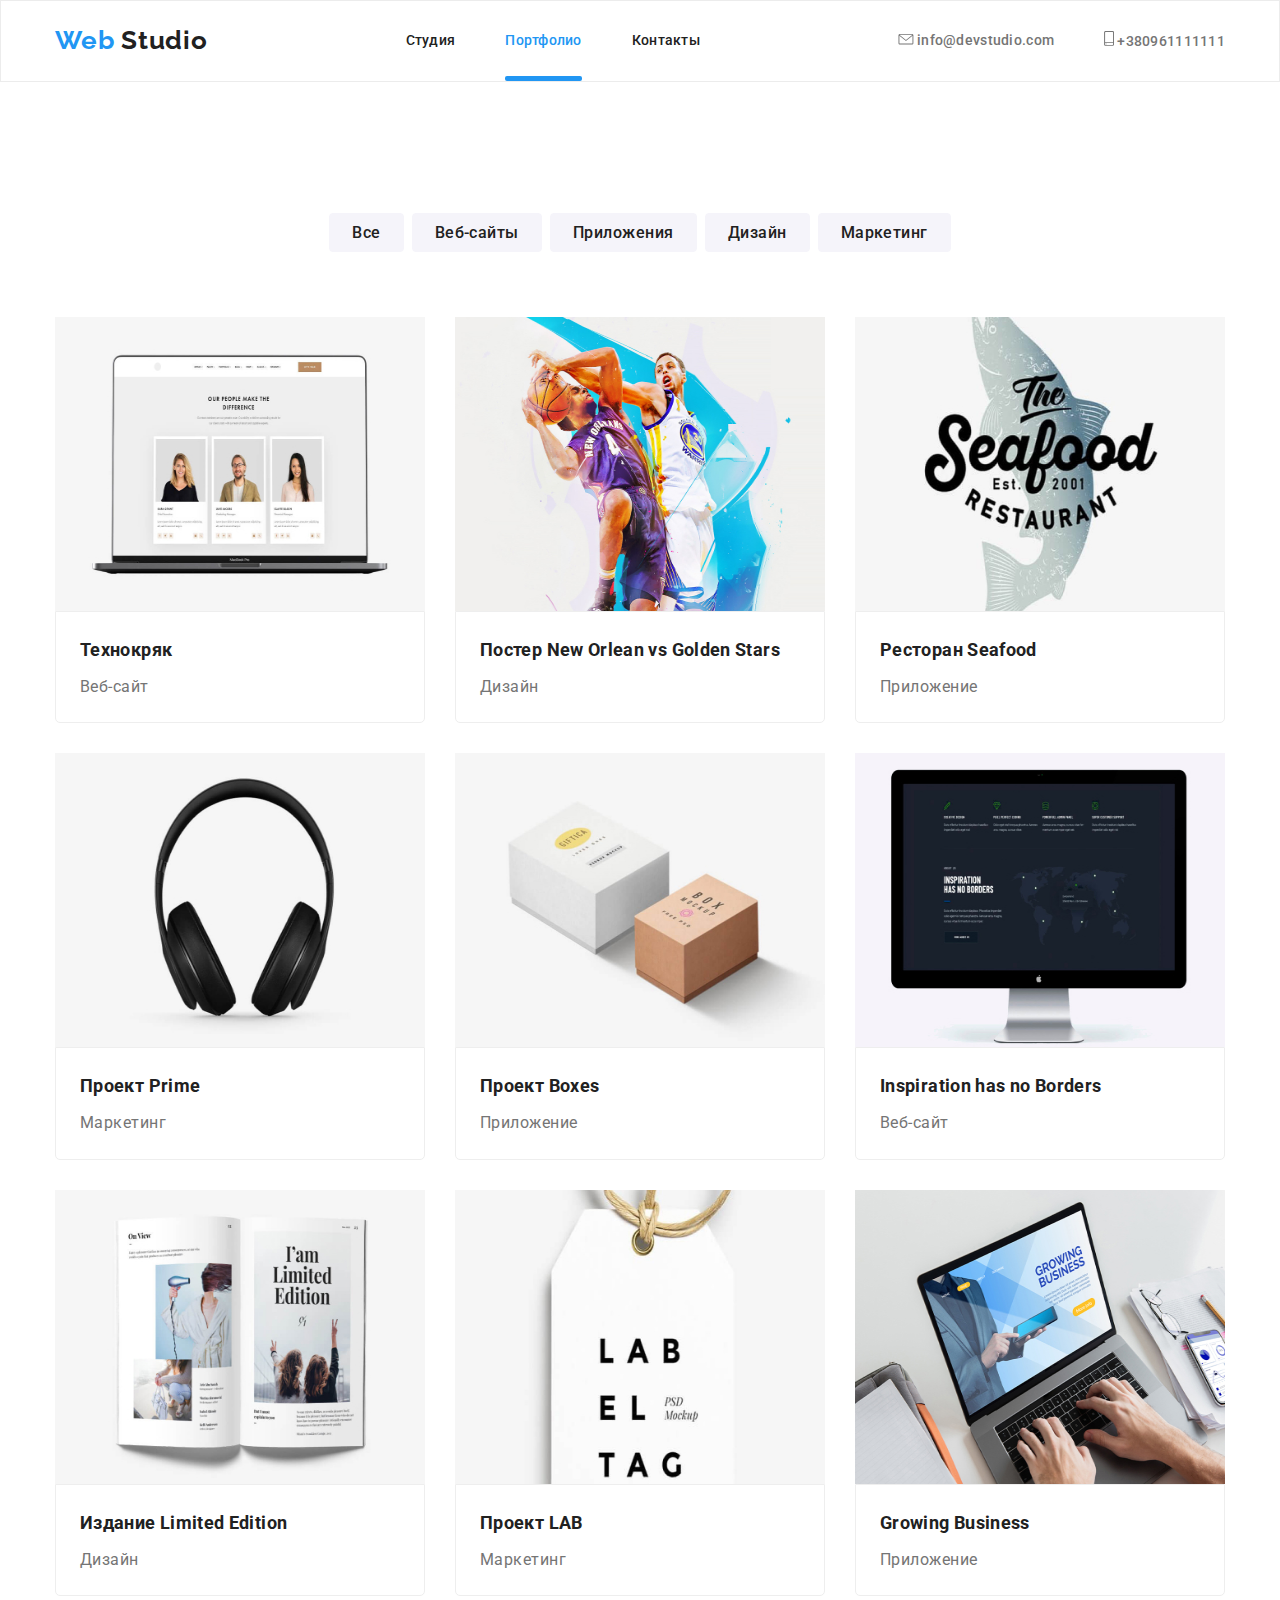
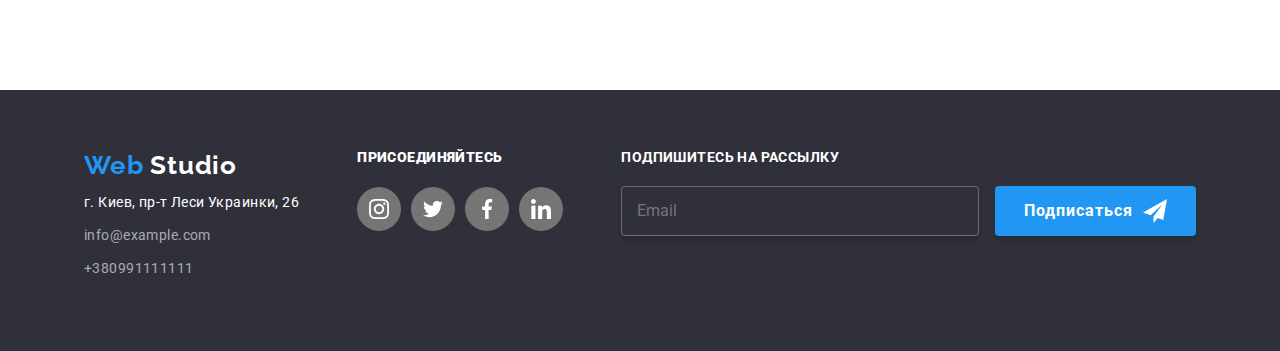
==== commit 213b8549: "Додає розмітку для портфоліо" ====
--- a/portfolio.html
+++ b/portfolio.html
@@ -22,6 +22,7 @@
                  <use class="icon-cross" href="./images/symbol-defs3.svg#icon-close_40px"></use>
                </svg>
               </button>
+
               <div class="menu-container" data-menu>
                  
                <ul class="site-nav list">
@@ -41,11 +42,14 @@
                      +380961111111</a>
                  </li>
              </ul>
-              </div>
+                 </div>
+ 
+               
             </nav>
+             
         </div>
     </header>
-  
+    
    <main>
        <!--Секция-список работ-->
 
--- a/css/main.min.css
+++ b/css/main.min.css
@@ -1,2 +1,2 @@
-html{-webkit-box-sizing:border-box;box-sizing:border-box}*,*::before,*::after{-webkit-box-sizing:inherit;box-sizing:inherit}ul{padding:0;margin:0;list-style:none}.img{display:block}.container{margin-left:auto;margin-right:auto;padding-left:15px;padding-right:15px}@media screen and (min-width: 480px){.container{width:480px}}@media screen and (min-width: 768px){.container{width:768px}}@media screen and (min-width: 1200px){.container{width:1600px}}.body{background-color:#fff;color:#757575;font-family:Roboto, sans-serif}.logo{color:#2196F3;font-family:Raleway;font-weight:700;font-size:24px;line-height:1,16;letter-spacing:0.03em;text-decoration:none}@media screen and (min-width: 1200px){.logo{font-size:26px;line-height:1.2}}.logo-second{color:#212121}.main-nav{-webkit-box-align:center;-ms-flex-align:center;align-items:center;-ms-flex-preferred-size:100%;flex-basis:100%}@media screen and (min-width: 768px){.main-nav{display:-webkit-box;display:-ms-flexbox;display:flex}}.page-header{background-color:#fff;border:1px solid #ECECEC;position:relative}.site-nav{display:-webkit-box;display:-ms-flexbox;display:flex;-webkit-box-orient:vertical;-webkit-box-direction:normal;-ms-flex-direction:column;flex-direction:column;-webkit-box-align:center;-ms-flex-align:center;align-items:center;margin-bottom:60px}@media screen and (min-width: 768px){.site-nav{-webkit-box-orient:horizontal;-webkit-box-direction:normal;-ms-flex-direction:row;flex-direction:row;margin-bottom:0;padding-bottom:0;margin-left:auto}}.site-nav .link{display:block;color:#212121;font-weight:500;font-size:14px;line-height:1.14;letter-spacing:0.02em;text-decoration:none;padding-top:32px;padding-bottom:32px;-webkit-transition:250ms cubic-bezier(0.4, 0, 0.2, 1);transition:250ms cubic-bezier(0.4, 0, 0.2, 1)}.site-nav .link-curret{position:relative;display:block;padding-top:32px;padding-bottom:32px;font-weight:500;font-size:14px;line-height:1.14;letter-spacing:0.02em;text-decoration:none;color:#2196F3}.site-nav .link:hover,.site-nav .link:focus{color:#2196F3}.site-nav .link-curret::after{content:"";position:absolute;left:0;bottom:0;display:block;width:100%;height:5px;background-color:#2196F3;border-radius:2px}.site-nav .item:not(:last-child){margin-bottom:40px}@media screen and (min-width: 768px){.site-nav .item:not(:last-child){margin-bottom:0px;margin-right:50px}}.auth-nav{display:-webkit-box;display:-ms-flexbox;display:flex;-webkit-box-orient:vertical;-webkit-box-direction:normal;-ms-flex-direction:column;flex-direction:column;text-align:center}@media screen and (min-width: 768px){.auth-nav{-webkit-box-align:start;-ms-flex-align:start;align-items:flex-start;margin-left:auto}}@media screen and (min-width: 1200px){.auth-nav{-webkit-box-orient:horizontal;-webkit-box-direction:normal;-ms-flex-direction:row;flex-direction:row;margin-left:auto}.auth-nav .item:not(:last-child){margin-right:50px}}.auth-nav .link{color:#757575;font-weight:500;font-size:14px;line-height:1.14;letter-spacing:0.02em;text-decoration:none;margin-bottom:8px;-webkit-transition:250ms cubic-bezier(0.4, 0, 0.2, 1);transition:250ms cubic-bezier(0.4, 0, 0.2, 1)}.auth-nav .link:hover{color:#2196F3}.icon-envelope{width:16px;height:11.2px;fill:currentColor}.icon-envelope:hover{fill:var(--accent-color)}.icon-phone{width:10px;height:14.94px;fill:currentColor}.icon-phone:hover{fill:#2196F3}.menu-button{display:-webkit-inline-box;display:-ms-inline-flexbox;display:inline-flex;margin:0;padding:0;border:none;background-color:transparent}.menu-button:hover,.menu-button:focus{fill:#2196F3}@media screen and (min-width: 768px){.menu-button{display:none}}.menu-button .icon-cross{display:none}.menu-button.is-open .icon-cross{display:block}.menu-button.is-open .icon-menu{display:none}.menu-container{background-color:#fff}@media screen and (max-width: 767px){.menu-container{display:none;position:absolute;top:100%;left:0;width:100%;z-index:1;border-top:1px solid #fff;padding-top:60px;padding-bottom:60px}.menu-container.is-open{display:block}}@media screen and (min-width: 768px){.menu-container{display:-webkit-box;display:-ms-flexbox;display:flex;-webkit-box-align:center;-ms-flex-align:center;align-items:center;-webkit-box-pack:justify;-ms-flex-pack:justify;justify-content:space-between;-webkit-box-flex:1;-ms-flex-positive:1;flex-grow:1}}.hero{text-align:center;max-width:1600px;height:600px;margin-left:auto;margin-right:auto;background-image:-webkit-gradient(linear, left top, right top, from(rgba(47,48,58,0.8)), to(rgba(47,48,58,0.8))),url(../images/header-img.jpg);background-image:linear-gradient(to right, rgba(47,48,58,0.8), rgba(47,48,58,0.8)),url(../images/header-img.jpg);background-repeat:no-repeat;background-size:cover;background-position:center;background-color:#757575}.hero-title{color:#fff;margin-top:0px;margin-bottom:0;padding-top:200px;padding-bottom:30px;font-weight:900;font-size:44px;line-height:1.4;text-align:center;letter-spacing:0.06em;text-transform:uppercase}.button{color:#fff;background-color:#2196F3;border-radius:4px;padding:10px 32px;min-width:200px;border:1px solid transparent;font-family:inherit;text-align:center;text-decoration:none}.button .primary{color:#fff;background-color:#2196F3;-webkit-transition:250ms cubic-bezier(0.4, 0, 0.2, 1);transition:250ms cubic-bezier(0.4, 0, 0.2, 1)}.backdrop{position:fixed;top:0;left:0;width:100%;height:100%;background:rgba(0,0,0,0.2);z-index:1;-webkit-transition:250ms cubic-bezier(0.4, 0, 0.2, 1);transition:250ms cubic-bezier(0.4, 0, 0.2, 1)}.backdrop.is-hidden{opacity:0;pointer-events:none}.modal{position:absolute;top:50%;left:50%;-webkit-transform:translate(-50%, -50%);transform:translate(-50%, -50%);max-width:450px;width:100%;background-color:#fff;padding:0;-webkit-box-shadow:0px 2px 1px rgba(0,0,0,0.2),0px 1px 1px rgba(0,0,0,0.14),0px 1px 3px rgba(0,0,0,0.12);box-shadow:0px 2px 1px rgba(0,0,0,0.2),0px 1px 1px rgba(0,0,0,0.14),0px 1px 3px rgba(0,0,0,0.12);border-radius:4px}@media screen and (min-width: 768px){.modal{position:absolute;top:50%;left:50%;-webkit-transform:translate(-50%, -50%);transform:translate(-50%, -50%)}}@media screen and (min-width: 1200px){.modal{position:absolute;top:50%;left:50%;max-width:528px;width:100%;-webkit-transform:translate(-50%, -50%);transform:translate(-50%, -50%)}}.form{position:relative;margin-left:auto;margin-right:auto;padding:40px 40px}.form-field{position:relative;display:block}.form-input{width:100%;margin:0;margin-bottom:28px;padding:12px 18px 12px 42px;border:1px solid rgba(33,33,33,0.2);border-radius:4px}.form-label{position:absolute;margin:0;top:30%;left:48px;-webkit-transform:translateY(-30%);transform:translateY(-30%);-webkit-transition:-webkit-transform 250ms linear;transition:-webkit-transform 250ms linear;transition:transform 250ms linear;transition:transform 250ms linear, -webkit-transform 250ms linear;font-size:14px;line-height:1.14;letter-spacing:0.01em;-webkit-transition:250ms cubic-bezier(0.4, 0, 0.2, 1);transition:250ms cubic-bezier(0.4, 0, 0.2, 1)}.form-input:focus+.form-label,.form-input:not(:placeholder-shown)+.form-label{color:#2196F3;-webkit-transform:translate(-30px, -43px);transform:translate(-30px, -43px)}.form-input:focus ~ .form-icon{fill:#2196F3}.form-icon{position:absolute;top:30%;left:19px;-webkit-transform:translateY(-30%);transform:translateY(-30%);display:inline-block;width:18px;height:18px;-webkit-transition:250ms cubic-bezier(0.4, 0, 0.2, 1);transition:250ms cubic-bezier(0.4, 0, 0.2, 1)}.form-coment{display:block;position:relative;-webkit-box-align:center;-ms-flex-align:center;align-items:center}.form-textarea{width:100%;margin-bottom:20px;padding:12px 16px;border:1px solid rgba(33,33,33,0.2);border-radius:4px}.form-textarea:focus+.coment-text,.form-textarea:not(:placeholder-shown)+.coment-text{color:#2196F3;-webkit-transform:translate(-10px, -38px);transform:translate(-10px, -38px)}textarea{resize:none}.coment-text{position:absolute;top:10%;left:16px;-webkit-transform:translateY(-10%);transform:translateY(-10%);-webkit-transition:-webkit-transform 250ms linear;transition:-webkit-transform 250ms linear;transition:transform 250ms linear;transition:transform 250ms linear, -webkit-transform 250ms linear;-webkit-transition:250ms cubic-bezier(0.4, 0, 0.2, 1);transition:250ms cubic-bezier(0.4, 0, 0.2, 1)}.form-text{margin-bottom:30px;font-size:20px;line-height:1.15;letter-spacing:0.03em;text-align:center;color:#212121}.form-checkbox{position:absolute;width:1px;height:1px;margin:-1px;border:0;padding:0;clip:rect(0 0 0 0);overflow:hidden}.checkbox{display:-webkit-box;display:-ms-flexbox;display:flex;-webkit-box-align:center;-ms-flex-align:center;align-items:center;font-size:12px;line-height:1.16}@media screen and (min-width: 1200px){.checkbox{font-size:14px;line-height:1.71}}.checkbox-icon{display:inline-block;width:15px;height:15px;margin-right:8px;border:1px solid #212121;border-radius:2px;-webkit-transition:250ms cubic-bezier(0.4, 0, 0.2, 1);transition:250ms cubic-bezier(0.4, 0, 0.2, 1)}.form-checkbox:checked ~ .checkbox-icon{background-color:#2196F3;background-image:url(../images/check.svg);background-size:contain;background-origin:border-box;border-color:#2196F3}.form-agreement{margin:0;font-size:14px;line-height:1.14;letter-spacing:0.01em}.button-submit{margin-top:30px;padding:10px 55px;background-color:#2196F3;color:#fff;-webkit-box-shadow:0px 4px 4px rgba(0,0,0,0.15);box-shadow:0px 4px 4px rgba(0,0,0,0.15);border-radius:4px;border:#2196F3}.button-close{position:absolute;top:8px;right:8px;padding:0;border:none;width:30px;height:30px;border-radius:50%;background-color:#fff;cursor:pointer;border:1px solid rgba(0,0,0,0.1);-webkit-transition:250ms cubic-bezier(0.4, 0, 0.2, 1);transition:250ms cubic-bezier(0.4, 0, 0.2, 1)}.icon-close{width:11px;height:11px;-webkit-transition:250ms cubic-bezier(0.4, 0, 0.2, 1);transition:250ms cubic-bezier(0.4, 0, 0.2, 1)}.icon-close:hover{fill:#2196F3}.section{padding-top:60px;padding-bottom:60px}@media screen and (min-width: 1600px){.section{padding-top:94px;padding-bottom:94px}}.section-title{color:#212121;margin-top:0;margin-bottom:50px;font-weight:700;font-size:36px;line-height:1.16;text-align:center;letter-spacing:0.03em}.section-description .title{color:#fff}@media screen and (min-width: 768px){.description-list{display:-webkit-box;display:-ms-flexbox;display:flex;-ms-flex-wrap:wrap;flex-wrap:wrap}}.description-list .item{width:450px}@media screen and (min-width: 768px){.description-list .item{width:354px}}@media screen and (min-width: 1200px){.description-list .item{width:270px}}@media screen and (min-width: 1200px){.description-list .item:not(:last-child){margin-right:30px}}@media screen and (max-width: 767px){.description-list .item:not(:last-child){margin-bottom:30px}}@media screen and (max-width: 1199px){.description-list .item:nth-child(2n+1){margin-right:30px}.description-list .item:nth-child(-n+2){margin-bottom:30px}}.description-list .title{color:#212121;text-align:center;margin-top:0;margin-bottom:10px;font-weight:700;font-size:14px;line-height:1.14;letter-spacing:0.03em;text-transform:uppercase}@media screen and (min-width: 768px){.description-list .title{text-align:left}}.description-list p{margin-top:0;margin-bottom:0}.description-list .text{font-weight:400;font-size:14px;line-height:1.71;letter-spacing:0.03em}.icon-background{display:-webkit-box;display:-ms-flexbox;display:flex;-webkit-box-pack:center;-ms-flex-pack:center;justify-content:center;-webkit-box-align:center;-ms-flex-align:center;align-items:center;padding-top:25px;padding-bottom:25px;margin-bottom:30px;background-color:#F5F4FA;border-radius:4px}.icon{width:70px;height:70px}@media screen and (max-width: 1199px){.work{display:none}}.work-list{display:-webkit-box;display:-ms-flexbox;display:flex}.work-list .item{position:relative;width:370px}.work-list .item:not(:last-child){margin-right:30px}.work-list .title{color:#fff;margin-top:0;margin-bottom:0;padding-top:27px;padding-bottom:27px;background:rgba(47,48,58,0.8);font-weight:700;font-size:14px;line-height:1.14;text-align:center;letter-spacing:0.03em;text-transform:uppercase;position:absolute;bottom:0;left:0;right:0}.work-list .link{display:block;text-decoration:none}.team{background-color:#F5F4FA}@media screen and (min-width: 768px){.team-list{display:-webkit-box;display:-ms-flexbox;display:flex;-ms-flex-wrap:wrap;flex-wrap:wrap}}@media screen and (min-width: 1200px){.team-list{-ms-flex-wrap:nowrap;flex-wrap:nowrap}}.team-list .item{width:450px}@media screen and (min-width: 768px){.team-list .item{width:354px}}@media screen and (min-width: 1200px){.team-list .item{width:270px}}@media screen and (min-width: 1200px){.team-list .item:not(:last-child){margin-right:30px}}@media screen and (max-width: 767px){.team-list .item:not(:last-child){margin-bottom:30px}}@media screen and (max-width: 1199px){.team-list .item:nth-child(2n+1){margin-right:30px}.team-list .item:nth-child(-n+2){margin-bottom:30px}}.team-list .title{color:#212121;margin-top:0px;margin-bottom:10px;font-weight:500;font-size:16px;line-height:1.19;text-align:center;letter-spacing:0.03em}.team-list .text{margin-top:0;margin-bottom:16px;font-weight:400;font-size:16px;line-height:1.19;text-align:center;letter-spacing:0.03em}.chain-list{display:-webkit-box;display:-ms-flexbox;display:flex;text-align:center}.chain-list .item:not(:last-child){margin-right:10px}.chain-list .link{display:-webkit-box;display:-ms-flexbox;display:flex;-webkit-box-pack:center;-ms-flex-pack:center;justify-content:center;-webkit-box-align:center;-ms-flex-align:center;align-items:center;color:#afb1b8;text-decoration:none;border-radius:50%;width:44px;height:44px;-webkit-transition:250ms cubic-bezier(0.4, 0, 0.2, 1);transition:250ms cubic-bezier(0.4, 0, 0.2, 1)}.chain-list .link:hover,.chain-list .link:focus{color:#fff;background-color:#2196F3}.chain-icon{width:20px;height:20px;fill:currentColor}.chain-icon:hover{fill:#fff}.card{-webkit-box-shadow:0px 2px 1px rgba(0,0,0,0.2),0px 1px 1px rgba(0,0,0,0.14),0px 1px 3px rgba(0,0,0,0.12);box-shadow:0px 2px 1px rgba(0,0,0,0.2),0px 1px 1px rgba(0,0,0,0.14),0px 1px 3px rgba(0,0,0,0.12)}.card-team{padding-top:30px;padding-bottom:24px;padding-left:32px;padding-right:32px;background:#FFFFFF}.clients-list{margin-right:-30px;display:-webkit-box;display:-ms-flexbox;display:flex;-ms-flex-wrap:wrap;flex-wrap:wrap}@media screen and (min-width: 1200px){.clients-list{-ms-flex-wrap:nowrap;flex-wrap:nowrap}}@media screen and (max-width: 1199px){.clients-list .item:nth-child(-n+3){margin-bottom:30px}.clients-list .item{width:calc(100 - 6 * 30px)/6;margin-right:30px}}@media screen and (max-width: 767px){.clients-list .item:not(:last-child){margin-bottom:30px}.clients-list .item:nth-child(2n+1){margin-right:30px}}@media screen and (min-width: 1200px){.clients-list .item:not(:last-child){margin-right:30px}}.clients-list .link{display:-webkit-box;display:-ms-flexbox;display:flex;-webkit-box-pack:center;-ms-flex-pack:center;justify-content:center;-webkit-box-align:center;-ms-flex-align:center;align-items:center;color:#AFB1B8;width:210px;height:90px;border:1px solid #AFB1B8;border-radius:4px;background-color:#fff;-webkit-transition:250ms cubic-bezier(0.4, 0, 0.2, 1);transition:250ms cubic-bezier(0.4, 0, 0.2, 1)}@media screen and (min-width: 768px){.clients-list .link{width:226px}}@media screen and (min-width: 1200px){.clients-list .link{width:170px}}.clients-list .link:hover,.clients-list .link:focus{color:#2196F3;background-color:#fff;border:1px solid #2196F3}.clients-icon{fill:currentColor}.clients-icon:hover{fill:#2196F3}.page-footer{background-color:#2F303A}.page-footer .container{padding-top:60px;padding-bottom:60px;-webkit-box-pack:justify;-ms-flex-pack:justify;justify-content:space-between}@media screen and (min-width: 768px){.page-footer .container{display:-webkit-box;display:-ms-flexbox;display:flex;-ms-flex-wrap:wrap;flex-wrap:wrap;-webkit-box-pack:center;-ms-flex-pack:center;justify-content:center}}@media screen and (max-width: 1199px){.page-footer .container{text-align:center}}@media screen and (min-width: 480px){.contact-info{margin-bottom:60px}}@media screen and (min-width: 768px){.contact-info{margin-right:165px}}.footer-logo{color:#2196F3;font-family:Raleway;font-weight:700;font-size:26px;line-height:1.2;letter-spacing:0.03em;text-decoration:none}.logo-accent{color:#fff}.address-list{display:-webkit-box;display:-ms-flexbox;display:flex;-webkit-box-orient:vertical;-webkit-box-direction:normal;-ms-flex-direction:column;flex-direction:column}.address-list .text{margin-top:10px;margin-bottom:9px;color:#fff;font-style:normal;font-weight:400;font-size:14px;line-height:1.71;letter-spacing:0.03em}.address-list .link{display:block;margin-top:0;margin-bottom:9px;color:rgba(255,255,255,0.6);font-style:normal;font-weight:400;font-size:14px;line-height:1.71;letter-spacing:0.03em;text-decoration:none}@media screen and (min-width: 480px){.subscription-info{margin-bottom:60px}}.subscription-text{margin-top:0;margin-bottom:21px;color:#fff;font-weight:700;font-size:14px;line-height:1.14;letter-spacing:0.03em;text-transform:uppercase}.social-network{display:-webkit-inline-box;display:-ms-inline-flexbox;display:inline-flex}.social-network .item:not(:last-child){margin-right:10px}.social-network .link{display:-webkit-box;display:-ms-flexbox;display:flex;-webkit-box-pack:center;-ms-flex-pack:center;justify-content:center;-webkit-box-align:center;-ms-flex-align:center;align-items:center;width:44px;height:44px;border-radius:50%;color:#fff;text-decoration:none;background-color:#757575;-webkit-transition:background-color 250ms cubic-bezier(0.4, 0, 0.2, 1);transition:background-color 250ms cubic-bezier(0.4, 0, 0.2, 1)}.social-network .link:hover,.social-network .link:focus{background-color:#2196F3}.social-icon{width:20px;height:20px;fill:#fff}.signature{display:-webkit-box;display:-ms-flexbox;display:flex;-webkit-box-orient:vertical;-webkit-box-direction:normal;-ms-flex-direction:column;flex-direction:column}.text-signature{margin:0;margin-bottom:20px;font-size:14px;line-height:1.14;letter-spacing:0.03em;text-transform:uppercase;color:#fff}.form-signature{-webkit-box-align:center;-ms-flex-align:center;align-items:center}.input-footer{width:358px;height:50px;padding:16px 15px;border:1px solid rgba(255,255,255,0.3);-webkit-box-shadow:0px 4px 4px rgba(0,0,0,0.15);box-shadow:0px 4px 4px rgba(0,0,0,0.15);border-radius:4px;background-color:unset}@media screen and (min-width: 480px){.input-footer{margin-bottom:20px}}.button-fotter{display:-webkit-inline-box;display:-ms-inline-flexbox;display:inline-flex;-webkit-box-pack:center;-ms-flex-pack:center;justify-content:center;-webkit-box-align:center;-ms-flex-align:center;align-items:center;text-align:center;color:#fff;background-color:#2196F3;padding:10px 29px;margin-left:12px;font-weight:700;font-size:16px;line-height:1.88;letter-spacing:0.06em;-webkit-box-shadow:0px 4px 4px rgba(0,0,0,0.15);box-shadow:0px 4px 4px rgba(0,0,0,0.15);border-radius:4px;border-width:0;cursor:pointer;-webkit-transition:color 250ms cubic-bezier(0.4, 0, 0.2, 1),background-color 250ms cubic-bezier(0.4, 0, 0.2, 1);transition:color 250ms cubic-bezier(0.4, 0, 0.2, 1),background-color 250ms cubic-bezier(0.4, 0, 0.2, 1)}.icon-send{width:24px;height:24px;margin-left:10px}.section-portfolio{padding-top:60px;padding-bottom:60px}@media screen and (min-width: 1200px){.section-portfolio{padding-top:94px;padding-bottom:94px}}.section-portfolio .title{color:#fff;margin-top:0;margin-bottom:0}.portfolio-list{display:-webkit-box;display:-ms-flexbox;display:flex;-ms-flex-wrap:wrap;flex-wrap:wrap;margin-bottom:50px}@media screen and (min-width: 768px){.portfolio-list{-webkit-box-pack:center;-ms-flex-pack:center;justify-content:center}}.portfolio-list .item:not(:last-child){margin-right:8px}@media screen and (min-width: 480px){.portfolio-list .item:nth-child(-n+3){margin-bottom:15px}}.portfolio-list .type{margin:0;padding-top:6px;padding-left:22px;padding-right:22px;padding-bottom:6px;color:#212121;background-color:#F5F4FA;font-family:inherit;font-style:400;font-weight:500;font-size:16px;line-height:1.6;text-align:center;letter-spacing:0.03em;text-decoration:none;border:1px solid #F5F4FA;border-radius:4px;-webkit-transition:250ms cubic-bezier(0.4, 0, 0.2, 1);transition:250ms cubic-bezier(0.4, 0, 0.2, 1)}.portfolio-list .type:hover,.portfolio-list .type:focus{color:#fff;background-color:#2196F3}@media screen and (min-width: 768px){.card-list{display:-webkit-box;display:-ms-flexbox;display:flex;-ms-flex-wrap:wrap;flex-wrap:wrap}}@media screen and (min-width: 1200px){.card-list{display:-webkit-box;display:-ms-flexbox;display:flex;-ms-flex-wrap:wrap;flex-wrap:wrap}}.card-list .title{color:#212121;margin-top:0px;margin-bottom:4px;font-weight:700;font-size:18px;line-height:2;letter-spacing:0.04em}.card-list .text{color:#757575;margin-top:0;margin-bottom:0;font-weight:400;font-size:16px;line-height:1.88;letter-spacing:0.03em}.card-list .link{display:block;text-decoration:none}.card-list .item{width:370px;margin-right:30px;margin-bottom:30px;-webkit-box-align:center;-ms-flex-align:center;align-items:center}.position-card{position:relative;overflow:hidden}.text-second{position:absolute;left:0;top:0;width:100%;height:100%;padding:63px 24px;margin-top:0;margin-bottom:0;font-weight:400;font-size:18px;line-height:1.56;letter-spacing:0.03em;color:#fff;background-color:rgba(33,150,243,0.9);-webkit-transform:translateY(100%);transform:translateY(100%);-webkit-transition:-webkit-transform 250ms cubic-bezier(0.4, 0, 0.2, 1);transition:-webkit-transform 250ms cubic-bezier(0.4, 0, 0.2, 1);transition:transform 250ms cubic-bezier(0.4, 0, 0.2, 1);transition:transform 250ms cubic-bezier(0.4, 0, 0.2, 1), -webkit-transform 250ms cubic-bezier(0.4, 0, 0.2, 1)}.card-list .link:hover,.card-list .link:focus{-webkit-box-shadow:1px 4px 6px rgba(0,0,0,0.16),0px 4px 4px rgba(0,0,0,0.06),0px 1px 1px rgba(0,0,0,0.12);box-shadow:1px 4px 6px rgba(0,0,0,0.16),0px 4px 4px rgba(0,0,0,0.06),0px 1px 1px rgba(0,0,0,0.12)}.item .link:hover .text-second,.item .link:focus .text-second{-webkit-transform:translateY(0%);transform:translateY(0%);opacity:1}.card-content{width:370px;background:#FFFFFF;border:1px solid #EEEEEE;border-bottom-right-radius:5px;border-bottom-left-radius:5px;-webkit-box-sizing:border-box;box-sizing:border-box;padding-top:20px;padding-bottom:20px;padding-left:24px;padding-right:24px}
+html{-webkit-box-sizing:border-box;box-sizing:border-box}*,*::before,*::after{-webkit-box-sizing:inherit;box-sizing:inherit}ul{padding:0;margin:0;list-style:none}.img{display:block;max-width:100%}.container{margin-left:auto;margin-right:auto;padding-left:15px;padding-right:15px}@media screen and (min-width: 480px){.container{width:480px}}@media screen and (min-width: 768px){.container{width:768px}}@media screen and (min-width: 1200px){.container{width:1200px}}.body{background-color:#fff;color:#757575;font-family:Roboto, sans-serif}.logo{color:#2196F3;font-family:Raleway;font-weight:700;font-size:24px;line-height:1,16;letter-spacing:0.03em;text-decoration:none}@media screen and (min-width: 1200px){.logo{font-size:26px;line-height:1.2}}.logo-second{color:#212121}.main-nav{-webkit-box-align:center;-ms-flex-align:center;align-items:center;-ms-flex-preferred-size:100%;flex-basis:100%;display:-webkit-box;display:-ms-flexbox;display:flex;-webkit-box-pack:justify;-ms-flex-pack:justify;justify-content:space-between;align-items:center}@media screen and (min-width: 768px){.main-nav{display:-webkit-box;display:-ms-flexbox;display:flex}}.page-header{background-color:#fff;border:1px solid #ECECEC;position:relative}.site-nav{display:-webkit-box;display:-ms-flexbox;display:flex;-webkit-box-orient:vertical;-webkit-box-direction:normal;-ms-flex-direction:column;flex-direction:column;-webkit-box-align:center;-ms-flex-align:center;align-items:center;margin-bottom:60px}@media screen and (min-width: 768px){.site-nav{-webkit-box-orient:horizontal;-webkit-box-direction:normal;-ms-flex-direction:row;flex-direction:row;margin-bottom:0;padding-bottom:0;margin-left:auto}}.site-nav .link{display:block;color:#212121;font-weight:500;font-size:14px;line-height:1.14;letter-spacing:0.02em;text-decoration:none;padding-top:32px;padding-bottom:32px;-webkit-transition:250ms cubic-bezier(0.4, 0, 0.2, 1);transition:250ms cubic-bezier(0.4, 0, 0.2, 1)}.site-nav .link-curret{position:relative;display:block;padding-bottom:8px;font-weight:500;font-size:14px;line-height:1.14;letter-spacing:0.02em;text-decoration:none;color:#2196F3}@media screen and (min-width: 768px){.site-nav .link-curret{padding-top:32px;padding-bottom:32px}}.site-nav .link:hover,.site-nav .link:focus{color:#2196F3}.site-nav .link-curret::after{content:"";position:absolute;left:0;bottom:0;display:block;width:100%;height:5px;background-color:#2196F3;border-radius:2px}.site-nav .item:not(:last-child){margin-bottom:40px}@media screen and (min-width: 768px){.site-nav .item:not(:last-child){margin-bottom:0px;margin-right:50px}}.auth-nav{display:-webkit-box;display:-ms-flexbox;display:flex;-webkit-box-orient:vertical;-webkit-box-direction:normal;-ms-flex-direction:column;flex-direction:column;text-align:center}@media screen and (min-width: 768px){.auth-nav{-webkit-box-align:start;-ms-flex-align:start;align-items:flex-start;margin-left:auto}}@media screen and (min-width: 1200px){.auth-nav{-webkit-box-orient:horizontal;-webkit-box-direction:normal;-ms-flex-direction:row;flex-direction:row;margin-left:auto}.auth-nav .item:not(:last-child){margin-right:50px}}.auth-nav .link{color:#757575;font-weight:500;font-size:14px;line-height:1.14;letter-spacing:0.02em;text-decoration:none;margin-bottom:8px;-webkit-transition:250ms cubic-bezier(0.4, 0, 0.2, 1);transition:250ms cubic-bezier(0.4, 0, 0.2, 1)}.auth-nav .link:hover{color:#2196F3}.icon-envelope{width:16px;height:11.2px;fill:currentColor}.icon-envelope:hover{fill:var(--accent-color)}.icon-phone{width:10px;height:14.94px;fill:currentColor}.icon-phone:hover{fill:#2196F3}.menu-button{display:-webkit-inline-box;display:-ms-inline-flexbox;display:inline-flex;margin:0;padding:0;border:none;background-color:transparent}.menu-button:hover,.menu-button:focus{fill:#2196F3}@media screen and (min-width: 768px){.menu-button{display:none}}.menu-button .icon-cross{display:none}.menu-button.is-open .icon-cross{display:block}.menu-button.is-open .icon-menu{display:none}.menu-container{background-color:#fff}@media screen and (max-width: 767px){.menu-container{display:none;position:absolute;top:100%;left:0;width:100%;z-index:1;border-top:1px solid #fff;padding-top:60px;padding-bottom:60px}.menu-container.is-open{display:block}}@media screen and (min-width: 768px){.menu-container{display:-webkit-box;display:-ms-flexbox;display:flex;-webkit-box-align:center;-ms-flex-align:center;align-items:center;-webkit-box-pack:justify;-ms-flex-pack:justify;justify-content:space-between;-webkit-box-flex:1;-ms-flex-positive:1;flex-grow:1}}.hero{text-align:center;max-width:480px;height:400px;margin-left:auto;margin-right:auto;background-image:-webkit-gradient(linear, left top, right top, from(rgba(47,48,58,0.8)), to(rgba(47,48,58,0.8))),url(../images/Header.jpg);background-image:linear-gradient(to right, rgba(47,48,58,0.8), rgba(47,48,58,0.8)),url(../images/Header.jpg);background-repeat:no-repeat;background-size:cover;background-position:center;background-color:#757575}@media screen and (min-device-pixel-ratio: 2), screen and (-webkit-min-device-pixel-ratio: 2), screen and (min-resolution: 192dpi), screen and (min-resolution: 2dppx){.hero .box{background-image:url("Header.jpg")}}@media screen and (min-width: 768px) and (max-width: 1199px){.hero{max-width:768px;background-image:-webkit-gradient(linear, left top, right top, from(rgba(47,48,58,0.8)), to(rgba(47,48,58,0.8))),url("../images/Header2.jpg");background-image:linear-gradient(to right, rgba(47,48,58,0.8), rgba(47,48,58,0.8)),url("../images/Header2.jpg")}}@media screen and (min-width: 768px) and (max-width: 1199px) and (min-device-pixel-ratio: 2), screen and (min-width: 768px) and (max-width: 1199px) and (-webkit-min-device-pixel-ratio: 2), screen and (min-width: 768px) and (max-width: 1199px) and (min-resolution: 192dpi), screen and (min-width: 768px) and (max-width: 1199px) and (min-resolution: 2dppx){.hero .box{background-image:url("Header2.jpg")}}@media screen and (min-width: 1200px){.hero{max-width:1600px;height:600px;background-image:-webkit-gradient(linear, left top, right top, from(rgba(47,48,58,0.8)), to(rgba(47,48,58,0.8))),url("../images/Header3.jpg");background-image:linear-gradient(to right, rgba(47,48,58,0.8), rgba(47,48,58,0.8)),url("../images/Header3.jpg")}}@media screen and (min-width: 1200px) and (min-device-pixel-ratio: 2), screen and (min-width: 1200px) and (-webkit-min-device-pixel-ratio: 2), screen and (min-width: 1200px) and (min-resolution: 192dpi), screen and (min-width: 1200px) and (min-resolution: 2dppx){.hero .box{background-image:url("Header2.jpg")}}.hero-title{color:#fff;margin-top:0px;margin-bottom:0;padding-top:118px;padding-bottom:30px;font-weight:900;font-size:26px;line-height:1.6;text-align:center;letter-spacing:0.06em;text-transform:uppercase}@media screen and (min-width: 1200px){.hero-title{font-size:44px;line-height:1.4;padding-top:200px}}.button{color:#fff;background-color:#2196F3;border-radius:4px;padding:10px 32px;min-width:200px;border:1px solid transparent;font-family:inherit;text-align:center;text-decoration:none}.button .primary{color:#fff;background-color:#2196F3;-webkit-transition:250ms cubic-bezier(0.4, 0, 0.2, 1);transition:250ms cubic-bezier(0.4, 0, 0.2, 1)}.backdrop{position:fixed;top:0;left:0;width:100%;height:100%;background:rgba(0,0,0,0.2);z-index:1;-webkit-transition:250ms cubic-bezier(0.4, 0, 0.2, 1);transition:250ms cubic-bezier(0.4, 0, 0.2, 1);overflow-y:scroll}.backdrop.is-hidden{opacity:0;pointer-events:none}.modal{position:absolute;top:50%;left:50%;-webkit-transform:translate(-50%, -50%);transform:translate(-50%, -50%);max-width:450px;width:100%;background-color:#fff;padding:0;-webkit-box-shadow:0px 2px 1px rgba(0,0,0,0.2),0px 1px 1px rgba(0,0,0,0.14),0px 1px 3px rgba(0,0,0,0.12);box-shadow:0px 2px 1px rgba(0,0,0,0.2),0px 1px 1px rgba(0,0,0,0.14),0px 1px 3px rgba(0,0,0,0.12);border-radius:4px}@media screen and (min-width: 768px){.modal{position:absolute;top:50%;left:50%;-webkit-transform:translate(-50%, -50%);transform:translate(-50%, -50%)}}@media screen and (min-width: 1200px){.modal{position:absolute;top:50%;left:50%;max-width:528px;width:100%;-webkit-transform:translate(-50%, -50%);transform:translate(-50%, -50%)}}.form{position:relative;margin-left:auto;margin-right:auto;padding:40px 40px}.form-field{position:relative;display:block}.form-input{width:100%;margin:0;margin-bottom:28px;padding:12px 18px 12px 42px;border:1px solid rgba(33,33,33,0.2);border-radius:4px}.form-label{position:absolute;margin:0;top:30%;left:48px;-webkit-transform:translateY(-30%);transform:translateY(-30%);-webkit-transition:-webkit-transform 250ms linear;transition:-webkit-transform 250ms linear;transition:transform 250ms linear;transition:transform 250ms linear, -webkit-transform 250ms linear;font-size:14px;line-height:1.14;letter-spacing:0.01em;-webkit-transition:250ms cubic-bezier(0.4, 0, 0.2, 1);transition:250ms cubic-bezier(0.4, 0, 0.2, 1)}.form-input:focus+.form-label,.form-input:not(:placeholder-shown)+.form-label{color:#2196F3;-webkit-transform:translate(-30px, -43px);transform:translate(-30px, -43px)}.form-input:focus ~ .form-icon{fill:#2196F3}.form-icon{position:absolute;top:30%;left:19px;-webkit-transform:translateY(-30%);transform:translateY(-30%);display:inline-block;width:18px;height:18px;-webkit-transition:250ms cubic-bezier(0.4, 0, 0.2, 1);transition:250ms cubic-bezier(0.4, 0, 0.2, 1)}.form-coment{display:block;position:relative;-webkit-box-align:center;-ms-flex-align:center;align-items:center}.form-textarea{width:100%;margin-bottom:20px;padding:12px 16px;border:1px solid rgba(33,33,33,0.2);border-radius:4px}.form-textarea:focus+.coment-text,.form-textarea:not(:placeholder-shown)+.coment-text{color:#2196F3;-webkit-transform:translate(-10px, -38px);transform:translate(-10px, -38px)}textarea{resize:none}.coment-text{position:absolute;top:10%;left:16px;-webkit-transform:translateY(-10%);transform:translateY(-10%);-webkit-transition:-webkit-transform 250ms linear;transition:-webkit-transform 250ms linear;transition:transform 250ms linear;transition:transform 250ms linear, -webkit-transform 250ms linear;-webkit-transition:250ms cubic-bezier(0.4, 0, 0.2, 1);transition:250ms cubic-bezier(0.4, 0, 0.2, 1)}.form-text{margin-bottom:30px;font-size:20px;line-height:1.15;letter-spacing:0.03em;text-align:center;color:#212121}.form-checkbox{position:absolute;width:1px;height:1px;margin:-1px;border:0;padding:0;clip:rect(0 0 0 0);overflow:hidden}.checkbox{display:-webkit-box;display:-ms-flexbox;display:flex;-webkit-box-align:center;-ms-flex-align:center;align-items:center;font-size:12px;line-height:1.16}@media screen and (min-width: 1200px){.checkbox{font-size:14px;line-height:1.71}}.checkbox-icon{display:inline-block;width:15px;height:15px;margin-right:8px;border:0.2px solid #212121;border-radius:2px;-webkit-transition:250ms cubic-bezier(0.4, 0, 0.2, 1);transition:250ms cubic-bezier(0.4, 0, 0.2, 1)}.form-checkbox:checked ~ .checkbox-icon{background-color:#2196F3;background-image:url(../images/check.svg);background-size:contain;background-origin:border-box;border-color:#2196F3}.form-agreement{margin:0;font-size:12px;line-height:1.16;letter-spacing:0.01em}@media screen and (min-width: 1200px){.form-agreement{font-size:14px;line-height:1.7}}.button-submit{margin-top:30px;padding:10px 55px;background-color:#2196F3;color:#fff;-webkit-box-shadow:0px 4px 4px rgba(0,0,0,0.15);box-shadow:0px 4px 4px rgba(0,0,0,0.15);border-radius:4px;border:#2196F3}.button-close{position:absolute;top:8px;right:8px;padding:0;border:none;width:30px;height:30px;border-radius:50%;background-color:#fff;cursor:pointer;border:1px solid rgba(0,0,0,0.1);-webkit-transition:250ms cubic-bezier(0.4, 0, 0.2, 1);transition:250ms cubic-bezier(0.4, 0, 0.2, 1)}.icon-close{width:11px;height:11px;-webkit-transition:250ms cubic-bezier(0.4, 0, 0.2, 1);transition:250ms cubic-bezier(0.4, 0, 0.2, 1)}.icon-close:hover{fill:#2196F3}.section{padding-top:60px;padding-bottom:60px}@media screen and (min-width: 1600px){.section{padding-top:94px;padding-bottom:94px}}.section-title{color:#212121;margin-top:0;margin-bottom:50px;font-weight:700;font-size:36px;line-height:1.16;text-align:center;letter-spacing:0.03em}.section-description .title{color:#fff}@media screen and (min-width: 768px){.description-list{display:-webkit-box;display:-ms-flexbox;display:flex;-ms-flex-wrap:wrap;flex-wrap:wrap}}.description-list .item{width:450px}@media screen and (min-width: 768px){.description-list .item{width:354px}}@media screen and (min-width: 1200px){.description-list .item{width:270px}}@media screen and (min-width: 1200px){.description-list .item:not(:last-child){margin-right:30px}}@media screen and (max-width: 767px){.description-list .item:not(:last-child){margin-bottom:30px}}@media screen and (max-width: 1199px){.description-list .item:nth-child(2n+1){margin-right:30px}.description-list .item:nth-child(-n+2){margin-bottom:30px}}.description-list .title{color:#212121;text-align:center;margin-top:0;margin-bottom:10px;font-weight:700;font-size:14px;line-height:1.14;letter-spacing:0.03em;text-transform:uppercase}@media screen and (min-width: 768px){.description-list .title{text-align:left}}.description-list p{margin-top:0;margin-bottom:0}.description-list .text{font-weight:400;font-size:14px;line-height:1.71;letter-spacing:0.03em}.icon-background{display:-webkit-box;display:-ms-flexbox;display:flex;-webkit-box-pack:center;-ms-flex-pack:center;justify-content:center;-webkit-box-align:center;-ms-flex-align:center;align-items:center;padding-top:25px;padding-bottom:25px;margin-bottom:30px;background-color:#F5F4FA;border-radius:4px}.icon{width:70px;height:70px}@media screen and (max-width: 1199px){.work{display:none}}.work-list{display:-webkit-box;display:-ms-flexbox;display:flex}.work-list .item{position:relative;width:370px}.work-list .item:not(:last-child){margin-right:30px}.work-list .title{color:#fff;margin-top:0;margin-bottom:0;padding-top:27px;padding-bottom:27px;background:rgba(47,48,58,0.8);font-weight:700;font-size:14px;line-height:1.14;text-align:center;letter-spacing:0.03em;text-transform:uppercase;position:absolute;bottom:0;left:0;right:0}.work-list .link{display:block;text-decoration:none}.team{background-color:#F5F4FA}@media screen and (min-width: 768px){.team-list{display:-webkit-box;display:-ms-flexbox;display:flex;-ms-flex-wrap:wrap;flex-wrap:wrap}}@media screen and (min-width: 1200px){.team-list{-ms-flex-wrap:nowrap;flex-wrap:nowrap}}.team-list .item{width:450px}@media screen and (min-width: 768px){.team-list .item{width:354px}}@media screen and (min-width: 1200px){.team-list .item{width:270px}}@media screen and (min-width: 1200px){.team-list .item:not(:last-child){margin-right:30px}}@media screen and (max-width: 767px){.team-list .item:not(:last-child){margin-bottom:30px}}@media screen and (max-width: 1199px){.team-list .item:nth-child(2n+1){margin-right:30px}.team-list .item:nth-child(-n+2){margin-bottom:30px}}.team-list .title{color:#212121;margin-top:0px;margin-bottom:10px;font-weight:500;font-size:16px;line-height:1.19;text-align:center;letter-spacing:0.03em}.team-list .text{margin-top:0;margin-bottom:16px;font-weight:400;font-size:16px;line-height:1.19;text-align:center;letter-spacing:0.03em}.chain-list{display:-webkit-box;display:-ms-flexbox;display:flex;text-align:center}.chain-list .item:not(:last-child){margin-right:10px}.chain-list .link{display:-webkit-box;display:-ms-flexbox;display:flex;-webkit-box-pack:center;-ms-flex-pack:center;justify-content:center;-webkit-box-align:center;-ms-flex-align:center;align-items:center;color:#afb1b8;text-decoration:none;border-radius:50%;width:44px;height:44px;-webkit-transition:250ms cubic-bezier(0.4, 0, 0.2, 1);transition:250ms cubic-bezier(0.4, 0, 0.2, 1)}.chain-list .link:hover,.chain-list .link:focus{color:#fff;background-color:#2196F3}.chain-icon{width:20px;height:20px;fill:currentColor}.chain-icon:hover{fill:#fff}.card{-webkit-box-shadow:0px 2px 1px rgba(0,0,0,0.2),0px 1px 1px rgba(0,0,0,0.14),0px 1px 3px rgba(0,0,0,0.12);box-shadow:0px 2px 1px rgba(0,0,0,0.2),0px 1px 1px rgba(0,0,0,0.14),0px 1px 3px rgba(0,0,0,0.12)}.card-team{padding-top:30px;padding-bottom:24px;padding-left:32px;padding-right:32px;background:#FFFFFF}.clients-list{margin-right:-30px;display:-webkit-box;display:-ms-flexbox;display:flex;-ms-flex-wrap:wrap;flex-wrap:wrap}@media screen and (min-width: 1200px){.clients-list{-ms-flex-wrap:nowrap;flex-wrap:nowrap}}@media screen and (max-width: 1199px){.clients-list .item:nth-child(-n+3){margin-bottom:30px}.clients-list .item{width:calc(100 - 6 * 30px)/6;margin-right:30px}}@media screen and (max-width: 767px){.clients-list .item:not(:last-child){margin-bottom:30px}.clients-list .item:nth-child(2n+1){margin-right:30px}}@media screen and (min-width: 1200px){.clients-list .item:not(:last-child){margin-right:30px}}.clients-list .link{display:-webkit-box;display:-ms-flexbox;display:flex;-webkit-box-pack:center;-ms-flex-pack:center;justify-content:center;-webkit-box-align:center;-ms-flex-align:center;align-items:center;color:#AFB1B8;width:210px;height:90px;border:1px solid #AFB1B8;border-radius:4px;background-color:#fff;-webkit-transition:250ms cubic-bezier(0.4, 0, 0.2, 1);transition:250ms cubic-bezier(0.4, 0, 0.2, 1)}@media screen and (min-width: 768px){.clients-list .link{width:226px}}@media screen and (min-width: 1200px){.clients-list .link{width:170px}}.clients-list .link:hover,.clients-list .link:focus{color:#2196F3;background-color:#fff;border:1px solid #2196F3}.clients-icon{fill:currentColor}.clients-icon:hover{fill:#2196F3}.page-footer{background-color:#2F303A}.page-footer .container{padding-top:60px;padding-bottom:60px}@media screen and (min-width: 768px){.page-footer .container{display:-webkit-box;display:-ms-flexbox;display:flex;-ms-flex-wrap:wrap;flex-wrap:wrap;-webkit-box-pack:center;-ms-flex-pack:center;justify-content:center}}@media screen and (max-width: 1199px){.page-footer .container{text-align:center}}@media screen and (min-width: 1200px){.page-footer .container{-ms-flex-pack:distribute;justify-content:space-around}}@media screen and (min-width: 480px) and (max-width: 1199px){.contact-info{margin-bottom:60px}}@media screen and (min-width: 768px) and (max-width: 1199px){.contact-info{margin-right:165px}}.footer-logo{color:#2196F3;font-family:Raleway;font-weight:700;font-size:26px;line-height:1.2;letter-spacing:0.03em;text-decoration:none}.logo-accent{color:#fff}.address-list{display:-webkit-box;display:-ms-flexbox;display:flex;-webkit-box-orient:vertical;-webkit-box-direction:normal;-ms-flex-direction:column;flex-direction:column}.address-list .text{margin-top:10px;margin-bottom:9px;color:#fff;font-style:normal;font-weight:400;font-size:14px;line-height:1.71;letter-spacing:0.03em}.address-list .link{display:block;margin-top:0;margin-bottom:9px;color:rgba(255,255,255,0.6);font-style:normal;font-weight:400;font-size:14px;line-height:1.71;letter-spacing:0.03em;text-decoration:none}@media screen and (min-width: 480px){.subscription-info{margin-bottom:60px}}.subscription-text{margin-top:0;margin-bottom:21px;color:#fff;font-weight:700;font-size:14px;line-height:1.14;letter-spacing:0.03em;text-transform:uppercase}.social-network{display:-webkit-inline-box;display:-ms-inline-flexbox;display:inline-flex}.social-network .item:not(:last-child){margin-right:10px}.social-network .link{display:-webkit-box;display:-ms-flexbox;display:flex;-webkit-box-pack:center;-ms-flex-pack:center;justify-content:center;-webkit-box-align:center;-ms-flex-align:center;align-items:center;width:44px;height:44px;border-radius:50%;color:#fff;text-decoration:none;background-color:#757575;-webkit-transition:background-color 250ms cubic-bezier(0.4, 0, 0.2, 1);transition:background-color 250ms cubic-bezier(0.4, 0, 0.2, 1)}.social-network .link:hover,.social-network .link:focus{background-color:#2196F3}.social-icon{width:20px;height:20px;fill:#fff}.signature{display:-webkit-box;display:-ms-flexbox;display:flex;-webkit-box-orient:vertical;-webkit-box-direction:normal;-ms-flex-direction:column;flex-direction:column}.text-signature{margin:0;margin-bottom:20px;font-size:14px;line-height:1.14;letter-spacing:0.03em;text-transform:uppercase;color:#fff}.form-signature{-webkit-box-align:center;-ms-flex-align:center;align-items:center}.input-footer{width:358px;height:50px;padding:16px 15px;border:1px solid rgba(255,255,255,0.3);-webkit-box-shadow:0px 4px 4px rgba(0,0,0,0.15);box-shadow:0px 4px 4px rgba(0,0,0,0.15);border-radius:4px;background-color:unset}@media screen and (min-width: 480px){.input-footer{margin-bottom:20px}}.button-fotter{display:-webkit-inline-box;display:-ms-inline-flexbox;display:inline-flex;-webkit-box-pack:center;-ms-flex-pack:center;justify-content:center;-webkit-box-align:center;-ms-flex-align:center;align-items:center;text-align:center;color:#fff;background-color:#2196F3;padding:10px 29px;margin-left:12px;font-weight:700;font-size:16px;line-height:1.88;letter-spacing:0.06em;-webkit-box-shadow:0px 4px 4px rgba(0,0,0,0.15);box-shadow:0px 4px 4px rgba(0,0,0,0.15);border-radius:4px;border-width:0;cursor:pointer;-webkit-transition:color 250ms cubic-bezier(0.4, 0, 0.2, 1),background-color 250ms cubic-bezier(0.4, 0, 0.2, 1);transition:color 250ms cubic-bezier(0.4, 0, 0.2, 1),background-color 250ms cubic-bezier(0.4, 0, 0.2, 1)}.icon-send{width:24px;height:24px;margin-left:10px}.section-portfolio{padding-top:60px;padding-bottom:60px}@media screen and (min-width: 1200px){.section-portfolio{padding-top:94px;padding-bottom:94px}}.section-portfolio .title{color:#fff;margin-top:0;margin-bottom:0}.portfolio-list{display:-webkit-box;display:-ms-flexbox;display:flex;-ms-flex-wrap:wrap;flex-wrap:wrap;margin-bottom:50px}@media screen and (min-width: 768px){.portfolio-list{-webkit-box-pack:center;-ms-flex-pack:center;justify-content:center}}.portfolio-list .item:not(:last-child){margin-right:8px}@media screen and (min-width: 480px){.portfolio-list .item:nth-child(-n+3){margin-bottom:15px}}.portfolio-list .type{margin:0;padding-top:6px;padding-left:22px;padding-right:22px;padding-bottom:6px;color:#212121;background-color:#F5F4FA;font-family:inherit;font-style:400;font-weight:500;font-size:16px;line-height:1.6;text-align:center;letter-spacing:0.03em;text-decoration:none;border:1px solid #F5F4FA;border-radius:4px;-webkit-transition:250ms cubic-bezier(0.4, 0, 0.2, 1);transition:250ms cubic-bezier(0.4, 0, 0.2, 1)}.portfolio-list .type:hover,.portfolio-list .type:focus{color:#fff;background-color:#2196F3}@media screen and (min-width: 768px){.card-list{display:-webkit-box;display:-ms-flexbox;display:flex;-ms-flex-wrap:wrap;flex-wrap:wrap}}.card-list .title{color:#212121;margin-top:0px;margin-bottom:4px;font-weight:700;font-size:18px;line-height:2;letter-spacing:0.02em}.card-list .text{color:#757575;margin-top:0;margin-bottom:0;font-weight:400;font-size:16px;line-height:1.88;letter-spacing:0.03em}.card-list .link{display:block;text-decoration:none}.card-list .item{width:450px;margin-right:30px;margin-bottom:30px;-webkit-box-align:center;-ms-flex-align:center;align-items:center}@media screen and (min-width: 768px){.card-list .item{width:354px}}@media screen and (min-width: 1200px){.card-list .item{width:370px}}@media screen and (min-width: 768px) and (max-width: 1199px){.card-list .item:nth-child(2n){margin-right:0}}@media screen and (min-width: 1200px){.card-list .item:nth-child(3n){margin-right:0}.card-list .item:nth-last-child(-n+3){margin-bottom:0}}.position-card{position:relative;overflow:hidden}.text-second{position:absolute;left:0;top:0;width:100%;height:100%;padding:63px 24px;margin-top:0;margin-bottom:0;font-weight:400;font-size:18px;line-height:1.56;letter-spacing:0.03em;color:#fff;background-color:rgba(33,150,243,0.9);-webkit-transform:translateY(100%);transform:translateY(100%);-webkit-transition:-webkit-transform 250ms cubic-bezier(0.4, 0, 0.2, 1);transition:-webkit-transform 250ms cubic-bezier(0.4, 0, 0.2, 1);transition:transform 250ms cubic-bezier(0.4, 0, 0.2, 1);transition:transform 250ms cubic-bezier(0.4, 0, 0.2, 1), -webkit-transform 250ms cubic-bezier(0.4, 0, 0.2, 1)}.card-list .link:hover,.card-list .link:focus{-webkit-box-shadow:1px 4px 6px rgba(0,0,0,0.16),0px 4px 4px rgba(0,0,0,0.06),0px 1px 1px rgba(0,0,0,0.12);box-shadow:1px 4px 6px rgba(0,0,0,0.16),0px 4px 4px rgba(0,0,0,0.06),0px 1px 1px rgba(0,0,0,0.12)}.item .link:hover .text-second,.item .link:focus .text-second{-webkit-transform:translateY(0%);transform:translateY(0%);opacity:1}.card-content{width:450px;background:#FFFFFF;border:1px solid #EEEEEE;border-bottom-right-radius:5px;border-bottom-left-radius:5px;-webkit-box-sizing:border-box;box-sizing:border-box;padding-top:20px;padding-bottom:20px;padding-left:24px;padding-right:24px}@media screen and (min-width: 768px){.card-content{width:354px}}@media screen and (min-width: 1200px){.card-content{width:370px}}
 /*# sourceMappingURL=main.min.css.map */